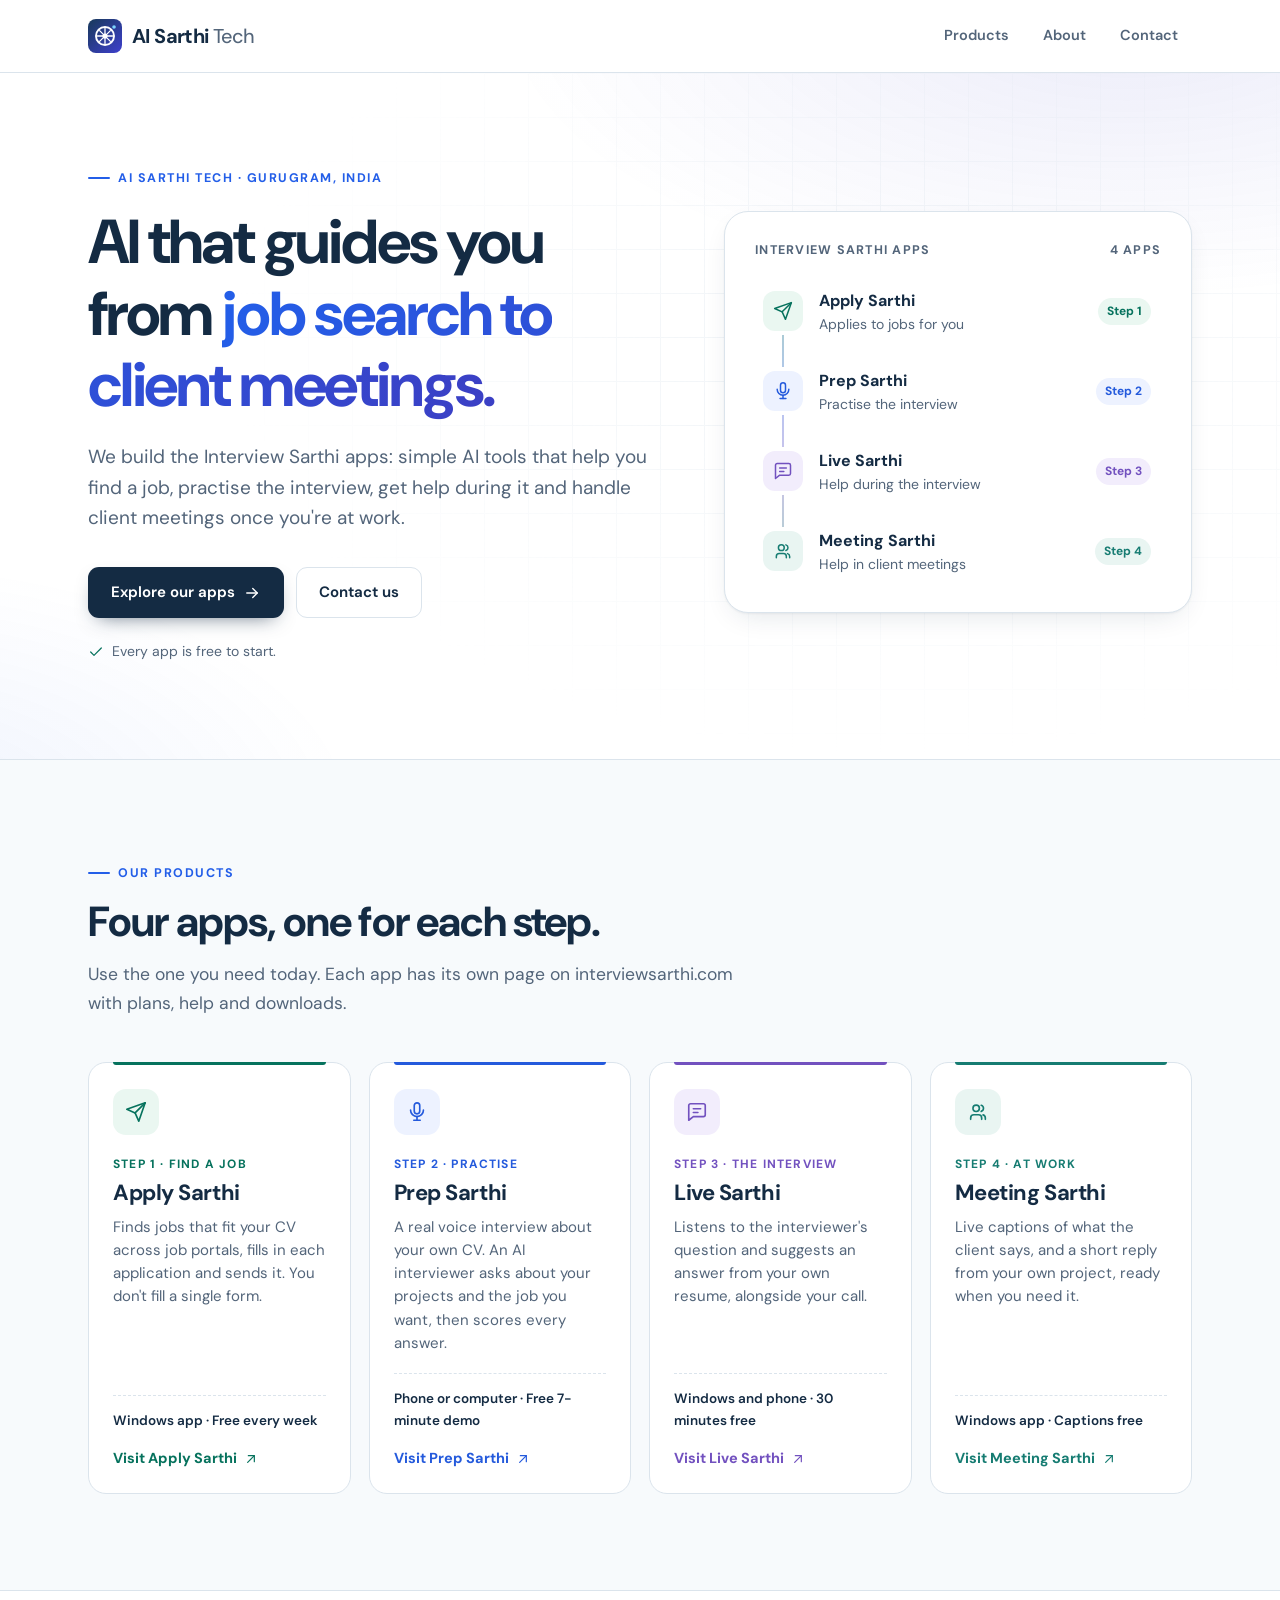
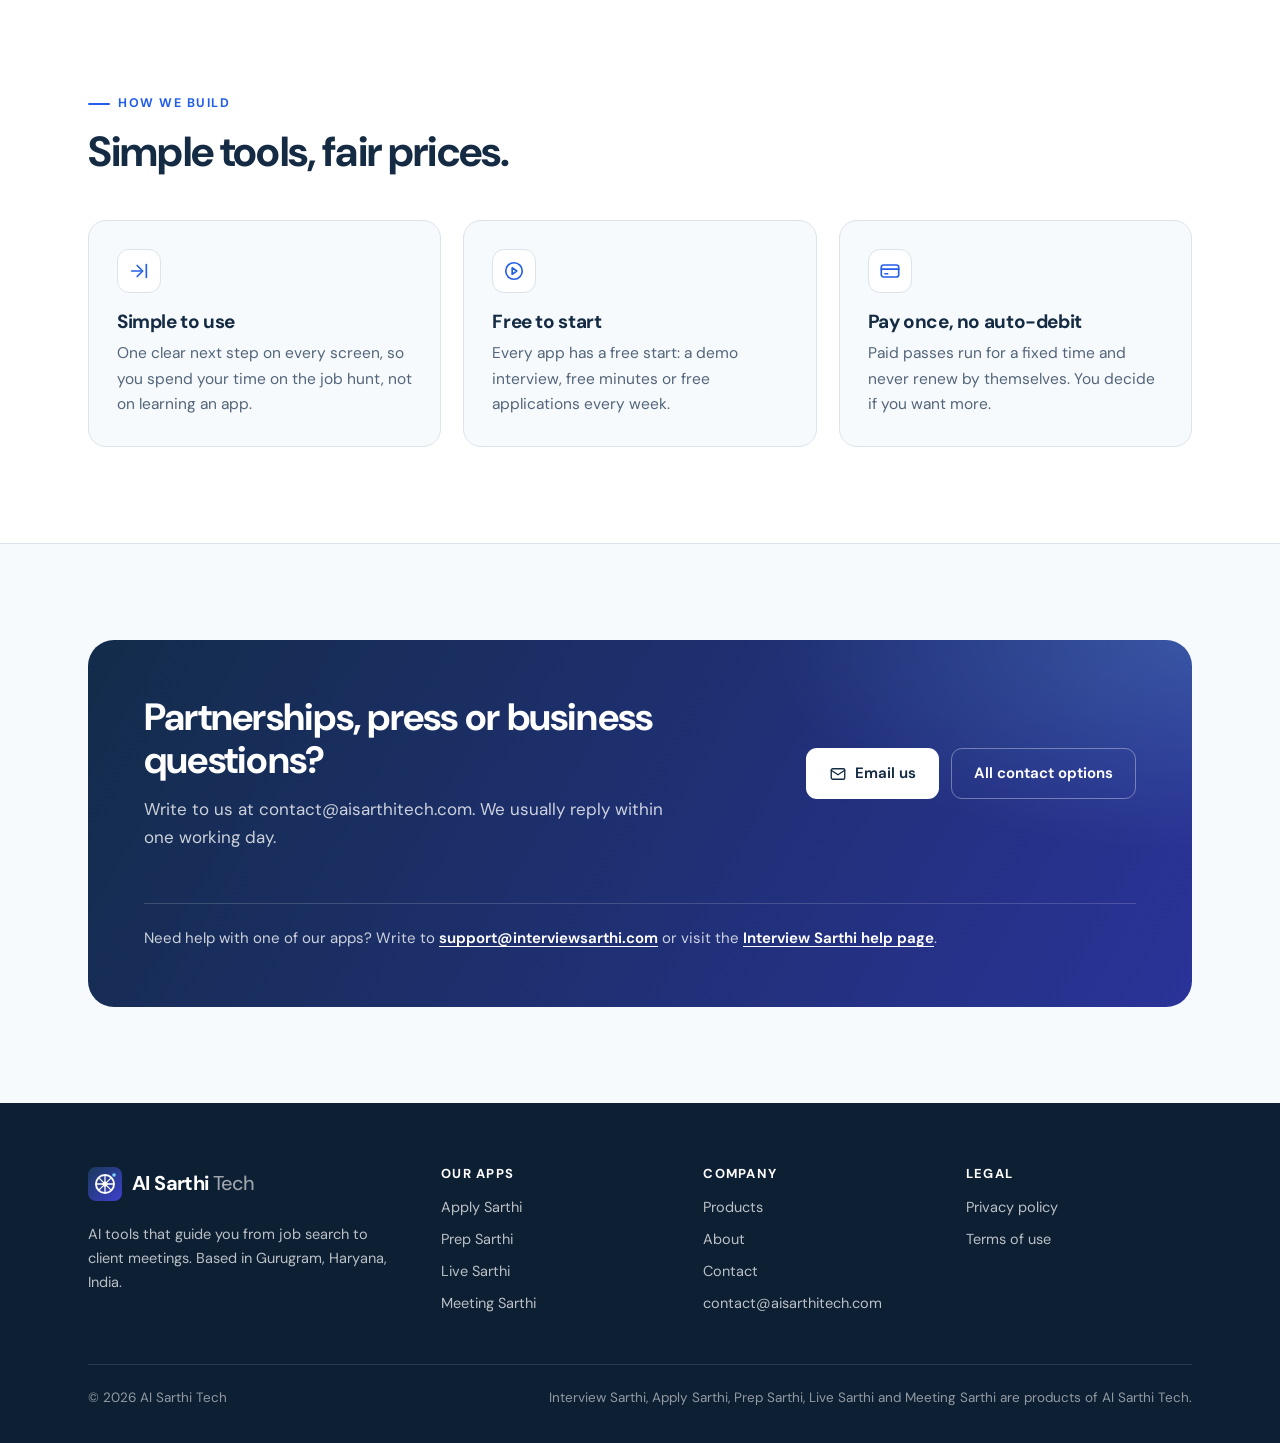
==== index.html @ 1b74d05b "AI Sarthi Tech website: home, products, about, contact, privacy and terms Co-Authored-By: Claude Opu" ====
<!doctype html>
<html lang="en-IN">
<head>
<meta charset="utf-8">
<meta name="viewport" content="width=device-width, initial-scale=1">
<title>AI Sarthi Tech · AI tools from job search to client meetings</title>
<meta name="description" content="AI Sarthi Tech builds the Interview Sarthi apps: simple AI tools to apply for jobs, practise interviews, get help during the interview and handle client meetings.">
<meta name="robots" content="index, follow">
<link rel="canonical" href="https://aisarthitech.com/">
<meta name="theme-color" content="#ffffff">
<link rel="icon" href="/assets/mark.svg" type="image/svg+xml">
<link rel="icon" href="/favicon.ico" sizes="32x32 48x48">
<link rel="apple-touch-icon" href="/assets/apple-touch-icon.png">
<link rel="preload" href="/assets/fonts/dm-sans-latin.woff2" as="font" type="font/woff2" crossorigin>
<link rel="stylesheet" href="/assets/site.css?v=20261127a">
<meta property="og:type" content="website">
<meta property="og:site_name" content="AI Sarthi Tech">
<meta property="og:title" content="AI Sarthi Tech · AI tools from job search to client meetings">
<meta property="og:description" content="AI Sarthi Tech builds the Interview Sarthi apps: simple AI tools to apply for jobs, practise interviews, get help during the interview and handle client meetings.">
<meta property="og:url" content="https://aisarthitech.com/">
<meta property="og:image" content="https://aisarthitech.com/assets/og-image.png">
<meta property="og:image:width" content="1200">
<meta property="og:image:height" content="630">
<meta name="twitter:card" content="summary_large_image">
<script type="application/ld+json">{"@context": "https://schema.org", "@type": "Organization", "name": "AI Sarthi Tech", "url": "https://aisarthitech.com/", "logo": "https://aisarthitech.com/assets/icon-512.png", "email": "contact@aisarthitech.com", "foundingDate": "2026", "address": {"@type": "PostalAddress", "addressLocality": "Gurugram", "addressRegion": "Haryana", "addressCountry": "IN"}, "brand": {"@type": "Brand", "name": "Interview Sarthi", "url": "https://interviewsarthi.com/"}}</script>
</head>
<body>
<a class="skip-link" href="#main">Skip to content</a>
<header class="site-header">
  <div class="wrap nav">
    <a class="logo" href="/" aria-label="AI Sarthi Tech, home"><img src="/assets/mark.svg" alt="" width="34" height="34"><span>AI Sarthi <em>Tech</em></span></a>
    <nav aria-label="Main">
      <ul>
        <li><a href="/products/">Products</a></li>
        <li><a href="/about/">About</a></li>
        <li><a href="/contact/">Contact</a></li>
      </ul>
    </nav>
  </div>
</header>
<main id="main">
<section class="hero" aria-labelledby="hero-title">
  <div class="wrap hero-grid">
    <div>
      <span class="eyebrow">AI Sarthi Tech · Gurugram, India</span>
      <h1 id="hero-title">AI that guides you from <em>job search to client meetings.</em></h1>
      <p class="lead">We build the Interview Sarthi apps: simple AI tools that help you find a job, practise the interview, get help during it and handle client meetings once you're at work.</p>
      <div class="actions">
        <a class="btn btn-primary" href="/products/">Explore our apps<svg class="icon" viewBox="0 0 24 24" aria-hidden="true"><path d="M5 12h14"/><path d="m13 6 6 6-6 6"/></svg></a>
        <a class="btn btn-ghost" href="/contact/">Contact us</a>
      </div>
      <p class="hero-note"><svg class="icon" viewBox="0 0 24 24" aria-hidden="true"><path d="M20 6 9 17l-5-5"/></svg>Every app is free to start.</p>
    </div>
    <div class="journey" aria-label="Our four apps, one for each step">
      <div class="journey-title"><span>Interview Sarthi apps</span><span>4 apps</span></div>
      <ol>
          <li style="--c:var(--apply);--s:var(--apply-soft)">
            <span class="j-icon"><svg class="icon" viewBox="0 0 24 24" aria-hidden="true"><path d="M22 2 11 13"/><path d="M22 2 15 22l-4-9-9-4 20-7z"/></svg></span>
            <span><b>Apply Sarthi</b><span class="j-text">Applies to jobs for you</span></span>
            <span class="j-step">Step 1</span>
            <a href="https://interviewsarthi.com/apply/" aria-label="Apply Sarthi: Applies to jobs for you"></a>
          </li>
          <li style="--c:var(--prep);--s:var(--prep-soft)">
            <span class="j-icon"><svg class="icon" viewBox="0 0 24 24" aria-hidden="true"><rect x="9" y="2" width="6" height="12" rx="3"/><path d="M5 10a7 7 0 0 0 14 0"/><path d="M12 17v4"/><path d="M8.5 21h7"/></svg></span>
            <span><b>Prep Sarthi</b><span class="j-text">Practise the interview</span></span>
            <span class="j-step">Step 2</span>
            <a href="https://interviewsarthi.com/prep/" aria-label="Prep Sarthi: Practise the interview"></a>
          </li>
          <li style="--c:var(--live);--s:var(--live-soft)">
            <span class="j-icon"><svg class="icon" viewBox="0 0 24 24" aria-hidden="true"><path d="M21 15a2 2 0 0 1-2 2H8l-5 4V5a2 2 0 0 1 2-2h14a2 2 0 0 1 2 2z"/><path d="M8 8.5h8M8 12.5h5"/></svg></span>
            <span><b>Live Sarthi</b><span class="j-text">Help during the interview</span></span>
            <span class="j-step">Step 3</span>
            <a href="https://interviewsarthi.com/live/" aria-label="Live Sarthi: Help during the interview"></a>
          </li>
          <li style="--c:var(--meeting);--s:var(--meeting-soft)">
            <span class="j-icon"><svg class="icon" viewBox="0 0 24 24" aria-hidden="true"><path d="M16 20v-1.5a3.5 3.5 0 0 0-3.5-3.5h-5A3.5 3.5 0 0 0 4 18.5V20"/><circle cx="10" cy="8" r="3.5"/><path d="M20 20v-1.5a3.5 3.5 0 0 0-2.5-3.35"/><path d="M15.5 4.65a3.5 3.5 0 0 1 0 6.7"/></svg></span>
            <span><b>Meeting Sarthi</b><span class="j-text">Help in client meetings</span></span>
            <span class="j-step">Step 4</span>
            <a href="https://interviewsarthi.com/meeting/" aria-label="Meeting Sarthi: Help in client meetings"></a>
          </li>
      </ol>
    </div>
  </div>
</section>

<section class="section" aria-labelledby="apps-title">
  <div class="wrap">
    <div class="section-head">
      <span class="eyebrow">Our products</span>
      <h2 id="apps-title">Four apps, one for each step.</h2>
      <p>Use the one you need today. Each app has its own page on interviewsarthi.com with plans, help and downloads.</p>
    </div>
    <div class="apps">
      <article class="app-card" style="--c:var(--apply);--s:var(--apply-soft)">
        <span class="chip"><svg class="icon" viewBox="0 0 24 24" aria-hidden="true"><path d="M22 2 11 13"/><path d="M22 2 15 22l-4-9-9-4 20-7z"/></svg></span>
        <span class="step">Step 1 · Find a job</span>
        <h3>Apply Sarthi</h3>
        <p>Finds jobs that fit your CV across job portals, fills in each application and sends it. You don't fill a single form.</p>
        <span class="meta">Windows app · Free every week</span>
        <a class="go" href="https://interviewsarthi.com/apply/">Visit Apply Sarthi<svg class="icon" viewBox="0 0 24 24" aria-hidden="true"><path d="M7 17 17 7"/><path d="M8 7h9v9"/></svg></a>
      </article>
      <article class="app-card" style="--c:var(--prep);--s:var(--prep-soft)">
        <span class="chip"><svg class="icon" viewBox="0 0 24 24" aria-hidden="true"><rect x="9" y="2" width="6" height="12" rx="3"/><path d="M5 10a7 7 0 0 0 14 0"/><path d="M12 17v4"/><path d="M8.5 21h7"/></svg></span>
        <span class="step">Step 2 · Practise</span>
        <h3>Prep Sarthi</h3>
        <p>A real voice interview about your own CV. An AI interviewer asks about your projects and the job you want, then scores every answer.</p>
        <span class="meta">Phone or computer · Free 7-minute demo</span>
        <a class="go" href="https://interviewsarthi.com/prep/">Visit Prep Sarthi<svg class="icon" viewBox="0 0 24 24" aria-hidden="true"><path d="M7 17 17 7"/><path d="M8 7h9v9"/></svg></a>
      </article>
      <article class="app-card" style="--c:var(--live);--s:var(--live-soft)">
        <span class="chip"><svg class="icon" viewBox="0 0 24 24" aria-hidden="true"><path d="M21 15a2 2 0 0 1-2 2H8l-5 4V5a2 2 0 0 1 2-2h14a2 2 0 0 1 2 2z"/><path d="M8 8.5h8M8 12.5h5"/></svg></span>
        <span class="step">Step 3 · The interview</span>
        <h3>Live Sarthi</h3>
        <p>Listens to the interviewer's question and suggests an answer from your own resume, alongside your call.</p>
        <span class="meta">Windows and phone · 30 minutes free</span>
        <a class="go" href="https://interviewsarthi.com/live/">Visit Live Sarthi<svg class="icon" viewBox="0 0 24 24" aria-hidden="true"><path d="M7 17 17 7"/><path d="M8 7h9v9"/></svg></a>
      </article>
      <article class="app-card" style="--c:var(--meeting);--s:var(--meeting-soft)">
        <span class="chip"><svg class="icon" viewBox="0 0 24 24" aria-hidden="true"><path d="M16 20v-1.5a3.5 3.5 0 0 0-3.5-3.5h-5A3.5 3.5 0 0 0 4 18.5V20"/><circle cx="10" cy="8" r="3.5"/><path d="M20 20v-1.5a3.5 3.5 0 0 0-2.5-3.35"/><path d="M15.5 4.65a3.5 3.5 0 0 1 0 6.7"/></svg></span>
        <span class="step">Step 4 · At work</span>
        <h3>Meeting Sarthi</h3>
        <p>Live captions of what the client says, and a short reply from your own project, ready when you need it.</p>
        <span class="meta">Windows app · Captions free</span>
        <a class="go" href="https://interviewsarthi.com/meeting/">Visit Meeting Sarthi<svg class="icon" viewBox="0 0 24 24" aria-hidden="true"><path d="M7 17 17 7"/><path d="M8 7h9v9"/></svg></a>
      </article>
    </div>
  </div>
</section>

<section class="section band" aria-labelledby="how-title">
  <div class="wrap">
    <div class="section-head">
      <span class="eyebrow">How we build</span>
      <h2 id="how-title">Simple tools, fair prices.</h2>
    </div>
    <div class="principles">
      <div class="principle"><span class="chip"><svg class="icon" viewBox="0 0 24 24" aria-hidden="true"><path d="M4 12h10"/><path d="m10 6 6 6-6 6"/><path d="M20 5v14"/></svg></span><h3>Simple to use</h3><p>One clear next step on every screen, so you spend your time on the job hunt, not on learning an app.</p></div>
      <div class="principle"><span class="chip"><svg class="icon" viewBox="0 0 24 24" aria-hidden="true"><circle cx="12" cy="12" r="9"/><path d="m10 8.5 5 3.5-5 3.5z"/></svg></span><h3>Free to start</h3><p>Every app has a free start: a demo interview, free minutes or free applications every week.</p></div>
      <div class="principle"><span class="chip"><svg class="icon" viewBox="0 0 24 24" aria-hidden="true"><rect x="2.5" y="5.5" width="19" height="13" rx="2.5"/><path d="M2.5 10h19"/><path d="M6.5 15h3"/></svg></span><h3>Pay once, no auto-debit</h3><p>Paid passes run for a fixed time and never renew by themselves. You decide if you want more.</p></div>
    </div>
  </div>
</section>

<section class="section" aria-labelledby="cta-title">
  <div class="wrap">
    <div class="cta">
      <div>
        <h2 id="cta-title">Partnerships, press or business questions?</h2>
        <p>Write to us at contact@aisarthitech.com. We usually reply within one working day.</p>
      </div>
      <div class="actions">
        <a class="btn btn-light" href="mailto:contact@aisarthitech.com"><svg class="icon" viewBox="0 0 24 24" aria-hidden="true"><rect x="3" y="5" width="18" height="14" rx="2"/><path d="m3 7 9 6 9-6"/></svg>Email us</a>
        <a class="btn btn-outline-light" href="/contact/">All contact options</a>
      </div>
      <p class="help">Need help with one of our apps? Write to <a href="mailto:support@interviewsarthi.com">support@interviewsarthi.com</a> or visit the <a href="https://interviewsarthi.com/help.html">Interview Sarthi help page</a>.</p>
    </div>
  </div>
</section>
</main>
<footer class="site-footer flush">
  <div class="wrap">
    <div class="foot-grid">
      <div class="foot-about">
        <a class="logo" href="/"><img src="/assets/mark.svg" alt="" width="34" height="34"><span>AI Sarthi <em>Tech</em></span></a>
        <p>AI tools that guide you from job search to client meetings. Based in Gurugram, Haryana, India.</p>
      </div>
      <div>
        <h2>Our apps</h2>
        <ul>
          <li><a href="https://interviewsarthi.com/apply/">Apply Sarthi</a></li>
          <li><a href="https://interviewsarthi.com/prep/">Prep Sarthi</a></li>
          <li><a href="https://interviewsarthi.com/live/">Live Sarthi</a></li>
          <li><a href="https://interviewsarthi.com/meeting/">Meeting Sarthi</a></li>
        </ul>
      </div>
      <div>
        <h2>Company</h2>
        <ul>
          <li><a href="/products/">Products</a></li>
          <li><a href="/about/">About</a></li>
          <li><a href="/contact/">Contact</a></li>
          <li><a href="mailto:contact@aisarthitech.com">contact@aisarthitech.com</a></li>
        </ul>
      </div>
      <div>
        <h2>Legal</h2>
        <ul>
          <li><a href="/privacy/">Privacy policy</a></li>
          <li><a href="/terms/">Terms of use</a></li>
        </ul>
      </div>
    </div>
    <div class="foot-bottom">
      <span>© 2026 AI Sarthi Tech</span>
      <span>Interview Sarthi, Apply Sarthi, Prep Sarthi, Live Sarthi and Meeting Sarthi are products of AI Sarthi Tech.</span>
    </div>
  </div>
</footer>
</body>
</html>
---- assets/site.css ----
@font-face{font-family:'DM Sans';font-style:normal;font-weight:400 700;font-display:swap;src:url(/assets/fonts/dm-sans-latin.woff2) format('woff2');unicode-range:U+0000-00FF,U+0131,U+0152-0153,U+02BB-02BC,U+02C6,U+02DA,U+02DC,U+0304,U+0308,U+0329,U+2000-206F,U+20AC,U+2122,U+2191,U+2193,U+2212,U+2215,U+FEFF,U+FFFD}

:root{
  --ink:#142b43;--ink-deep:#0d1f33;--muted:#53657a;--line:#dbe4ec;--paper:#f7fafc;--white:#fff;
  --blue:#235ee8;--indigo:#3b3fc4;
  --apply:#06725d;--apply-soft:#eaf7f1;
  --prep:#245adc;--prep-soft:#edf2ff;
  --live:#7251bf;--live-soft:#f2edfc;
  --meeting:#167c72;--meeting-soft:#e9f5f2;
  --radius:18px;
  --font:'DM Sans',system-ui,-apple-system,BlinkMacSystemFont,'Segoe UI',Roboto,sans-serif;
  --shadow:0 1px 2px rgba(20,43,67,.05),0 10px 30px -12px rgba(20,43,67,.16);
}
*{box-sizing:border-box}
html{scroll-behavior:smooth;-webkit-text-size-adjust:100%}
body{margin:0;background:var(--paper);color:var(--ink);font:16px/1.65 var(--font);-webkit-font-smoothing:antialiased}
h1,h2,h3,p,ul,ol,dl,dd,figure{margin:0}
ul,ol{padding:0;list-style:none}
h1,h2,h3{line-height:1.15;letter-spacing:-.02em;font-weight:700}
a{color:inherit;text-underline-offset:3px}
a:focus-visible,button:focus-visible{outline:3px solid #2683df;outline-offset:3px;border-radius:6px}
img,svg{display:block;max-width:100%}
.wrap{max-width:1160px;margin:0 auto;padding:0 28px}
.skip-link{position:fixed;left:14px;top:-80px;z-index:50;padding:10px 18px;background:var(--ink);color:#fff;border-radius:8px}
.skip-link:focus{top:12px}
svg.icon{width:22px;height:22px;fill:none;stroke:currentColor;stroke-width:1.8;stroke-linecap:round;stroke-linejoin:round}

/* header */
.site-header{background:rgba(255,255,255,.92);border-bottom:1px solid var(--line);position:sticky;top:0;z-index:20;backdrop-filter:saturate(1.4) blur(8px)}
.nav{display:flex;align-items:center;gap:24px;height:72px}
.logo{display:inline-flex;align-items:center;gap:10px;font-size:20px;font-weight:700;letter-spacing:-.03em;text-decoration:none;white-space:nowrap}
.logo img{width:34px;height:34px}
.logo em{font-style:normal;font-weight:450;color:var(--muted)}
.nav nav{margin-left:auto}
.nav ul{display:flex;gap:6px;font-size:14.5px;font-weight:600}
.nav ul a{display:block;padding:8px 14px;border-radius:9px;text-decoration:none;color:var(--muted)}
.nav ul a:hover{color:var(--ink);background:var(--paper)}
.nav ul a[aria-current="page"]{color:var(--ink);background:#eef3f8}

/* buttons */
.btn{display:inline-flex;align-items:center;justify-content:center;gap:8px;min-height:48px;padding:12px 22px;border-radius:11px;font-weight:650;font-size:15px;text-decoration:none;border:1px solid transparent;transition:transform .15s ease,box-shadow .15s ease,background .15s ease}
.btn:hover{transform:translateY(-1px)}
.btn-primary{background:var(--ink);color:#fff;box-shadow:0 8px 20px -10px rgba(20,43,67,.7)}
.btn-primary:hover{background:var(--ink-deep)}
.btn-ghost{background:#fff;border-color:var(--line);color:var(--ink)}
.btn-ghost:hover{border-color:#b9c7d5}
.btn-light{background:#fff;color:var(--ink)}
.btn-outline-light{border-color:rgba(255,255,255,.35);color:#fff}
.btn-outline-light:hover{border-color:#fff}
.btn svg.icon{width:18px;height:18px}

/* type helpers */
.eyebrow{display:inline-flex;align-items:center;gap:8px;font-size:12.5px;font-weight:700;letter-spacing:.12em;text-transform:uppercase;color:var(--blue)}
.eyebrow::before{content:"";width:22px;height:2px;border-radius:2px;background:currentColor}
.lead{font-size:19px;line-height:1.6;color:var(--muted);max-width:620px}
.section{padding:96px 0}
.section-head{max-width:680px;margin-bottom:44px}
.section-head h2{font-size:clamp(30px,3.6vw,42px);margin-top:14px}
.section-head p{margin-top:14px;color:var(--muted);font-size:17.5px}
.small{font-size:13.5px;color:var(--muted)}

/* hero */
.hero{position:relative;overflow:hidden;border-bottom:1px solid var(--line);background:
  radial-gradient(900px 420px at 88% -10%,rgba(59,63,196,.10),transparent 70%),
  radial-gradient(700px 380px at -10% 110%,rgba(35,94,232,.08),transparent 70%),#fff}
.hero::before{content:"";position:absolute;inset:0;background-image:linear-gradient(var(--line) 1px,transparent 1px),linear-gradient(90deg,var(--line) 1px,transparent 1px);background-size:44px 44px;opacity:.35;-webkit-mask-image:radial-gradient(ellipse 70% 80% at 70% 40%,#000 20%,transparent 75%);mask-image:radial-gradient(ellipse 70% 80% at 70% 40%,#000 20%,transparent 75%);pointer-events:none}
.hero-grid{position:relative;display:grid;grid-template-columns:1.1fr .9fr;gap:64px;align-items:center;padding-top:88px;padding-bottom:96px}
.hero h1{font-size:clamp(38px,5.2vw,62px);letter-spacing:-.035em;margin:18px 0 22px}
.hero h1 em{font-style:normal;background:linear-gradient(100deg,var(--blue),var(--indigo));-webkit-background-clip:text;background-clip:text;color:transparent}
.hero .actions{display:flex;flex-wrap:wrap;gap:12px;margin-top:34px}
.hero-note{margin-top:22px;font-size:14px;color:var(--muted);display:flex;align-items:center;gap:8px}
.hero-note svg.icon{width:16px;height:16px;color:var(--apply)}

/* journey card */
.journey{position:relative;background:#fff;border:1px solid var(--line);border-radius:24px;padding:26px;box-shadow:var(--shadow)}
.journey-title{display:flex;justify-content:space-between;align-items:center;font-size:12.5px;font-weight:700;letter-spacing:.1em;text-transform:uppercase;color:var(--muted);padding:2px 4px 16px}
.journey ol{position:relative;display:grid;gap:10px}
.journey ol::before{content:"";position:absolute;left:31px;top:30px;bottom:30px;width:2px;background:linear-gradient(var(--apply),var(--prep),var(--live),var(--meeting));opacity:.35;border-radius:2px}
.journey li{position:relative;display:grid;grid-template-columns:40px 1fr auto;align-items:center;gap:16px;padding:12px 14px 12px 12px;border-radius:14px;transition:background .15s ease}
.journey li:hover{background:var(--s)}
.journey li a{position:absolute;inset:0;border-radius:14px}
.j-icon{width:40px;height:40px;border-radius:12px;display:grid;place-items:center;background:var(--s);color:var(--c);box-shadow:0 0 0 4px #fff}
.j-icon svg.icon{width:20px;height:20px}
.journey b{display:block;font-size:16px}
.journey li span.j-text{display:block;font-size:14px;color:var(--muted);line-height:1.4}
.j-step{font-size:12px;font-weight:700;color:var(--c);background:var(--s);padding:4px 9px;border-radius:999px;white-space:nowrap}

/* app cards */
.apps{display:grid;grid-template-columns:repeat(4,1fr);gap:18px}
.app-card{position:relative;display:flex;flex-direction:column;background:#fff;border:1px solid var(--line);border-radius:var(--radius);padding:26px 24px 22px;transition:transform .18s ease,box-shadow .18s ease,border-color .18s ease}
.app-card::before{content:"";position:absolute;left:24px;right:24px;top:-1px;height:3px;border-radius:0 0 3px 3px;background:var(--c)}
.app-card:hover{transform:translateY(-3px);box-shadow:var(--shadow);border-color:#c9d6e2}
.app-card .chip{width:46px;height:46px;border-radius:13px;display:grid;place-items:center;background:var(--s);color:var(--c)}
.app-card .step{margin-top:20px;font-size:12px;font-weight:700;letter-spacing:.1em;text-transform:uppercase;color:var(--c)}
.app-card h3{font-size:22px;margin-top:6px}
.app-card p{margin-top:10px;color:var(--muted);font-size:15px;line-height:1.55;flex:1}
.app-card .meta{margin-top:18px;padding-top:14px;border-top:1px dashed var(--line);font-size:13.5px;color:var(--ink);font-weight:600}
.app-card .go{margin-top:14px;display:inline-flex;align-items:center;gap:6px;font-weight:700;font-size:14.5px;color:var(--c);text-decoration:none}
.app-card .go::after{content:"";position:absolute;inset:0;border-radius:var(--radius)}
.app-card .go svg.icon{width:16px;height:16px;transition:transform .15s ease}
.app-card:hover .go svg.icon{transform:translate(2px,-2px)}

/* principles */
.band{background:#fff;border-top:1px solid var(--line);border-bottom:1px solid var(--line)}
.principles{display:grid;grid-template-columns:repeat(3,1fr);gap:22px}
.principle{padding:28px;border-radius:var(--radius);background:var(--paper);border:1px solid var(--line)}
.principle .chip{width:44px;height:44px;border-radius:12px;display:grid;place-items:center;background:#fff;border:1px solid var(--line);color:var(--blue)}
.principle h3{font-size:19px;margin-top:18px}
.principle p{margin-top:8px;color:var(--muted);font-size:15.5px}

/* call to action */
.cta{position:relative;overflow:hidden;border-radius:26px;padding:56px;color:#fff;background:
  radial-gradient(600px 300px at 100% 0,rgba(125,211,252,.22),transparent 70%),
  linear-gradient(120deg,#132c4a,#2a3398);display:grid;grid-template-columns:1.3fr 1fr;gap:40px;align-items:center}
.cta h2{font-size:clamp(28px,3.2vw,38px)}
.cta p{margin-top:12px;color:rgba(255,255,255,.78);font-size:17px}
.cta .actions{display:flex;flex-wrap:wrap;gap:12px;justify-content:flex-end}
.cta .help{grid-column:1/-1;padding-top:22px;border-top:1px solid rgba(255,255,255,.16);font-size:15px;color:rgba(255,255,255,.78)}
.cta .help a{color:#fff;font-weight:650}

/* page hero (inner pages) */
.page-hero{background:#fff;border-bottom:1px solid var(--line);padding:76px 0 64px;position:relative;overflow:hidden}
.page-hero::after{content:"";position:absolute;right:-120px;top:-160px;width:520px;height:520px;border-radius:50%;background:radial-gradient(circle,rgba(59,63,196,.10),transparent 65%);pointer-events:none}
.page-hero h1{font-size:clamp(34px,4.6vw,52px);letter-spacing:-.03em;margin:16px 0 18px;max-width:820px}

/* about */
.split{display:grid;grid-template-columns:1.25fr .75fr;gap:56px;align-items:start}
.prose h2{font-size:28px;margin:44px 0 14px}
.prose h2:first-child{margin-top:0}
.prose p{color:#2c4157;font-size:17px;margin-top:14px}
.prose p:first-of-type{margin-top:0}
.facts{background:#fff;border:1px solid var(--line);border-radius:var(--radius);padding:8px 24px;box-shadow:var(--shadow);position:sticky;top:96px}
.facts h2{font-size:13px;font-weight:700;letter-spacing:.1em;text-transform:uppercase;color:var(--muted);padding:18px 0 6px}
.facts div{display:grid;gap:2px;padding:14px 0;border-top:1px solid var(--line)}
.facts dt{font-size:13px;color:var(--muted)}
.facts dd{font-weight:650;font-size:15.5px;overflow-wrap:anywhere}
.facts dd a{color:var(--blue)}
.values{display:grid;grid-template-columns:repeat(2,1fr);gap:18px;margin-top:8px}
.value{padding:24px;border:1px solid var(--line);border-radius:16px;background:#fff}
.value b{display:flex;align-items:center;gap:10px;font-size:17px}
.value b svg.icon{color:var(--blue);width:20px;height:20px}
.value p{margin-top:8px;color:var(--muted);font-size:15.5px}

/* products */
.product{display:grid;grid-template-columns:1.2fr .8fr;gap:48px;align-items:start;padding:64px 0;border-top:1px solid var(--line)}
.product:first-of-type{border-top:0;padding-top:24px}
.product .tag{display:inline-flex;align-items:center;gap:10px;font-size:12.5px;font-weight:700;letter-spacing:.1em;text-transform:uppercase;color:var(--c)}
.product .tag .chip{width:40px;height:40px;border-radius:12px;display:grid;place-items:center;background:var(--s)}
.product h2{font-size:clamp(28px,3.4vw,38px);margin-top:16px}
.product .usp{margin-top:10px;font-size:20px;font-weight:600;color:var(--c)}
.product p.desc{margin-top:14px;color:#2c4157;font-size:17px;max-width:600px}
.ticks{margin-top:20px;display:grid;gap:10px}
.ticks li{display:flex;gap:12px;align-items:flex-start;font-size:16px}
.ticks li svg.icon{flex:none;width:20px;height:20px;margin-top:3px;color:var(--c)}
.product .actions{display:flex;flex-wrap:wrap;gap:12px;margin-top:28px}
.product .btn-primary{background:var(--c);box-shadow:none}
.product .btn-primary:hover{filter:brightness(.92)}
.product aside{background:#fff;border:1px solid var(--line);border-radius:var(--radius);padding:6px 24px;position:relative}
.product aside::before{content:"";position:absolute;left:0;top:22px;bottom:22px;width:3px;border-radius:0 3px 3px 0;background:var(--c)}
.product aside div{padding:16px 0;border-top:1px solid var(--line)}
.product aside div:first-child{border-top:0}
.product aside dt{font-size:13px;color:var(--muted)}
.product aside dd{margin-top:2px;font-weight:650}
.product .fine{margin-top:16px;font-size:13.5px;color:var(--muted);max-width:600px}
.price-note{margin-top:8px;padding:22px 24px;border-radius:16px;background:#fff;border:1px solid var(--line);display:flex;flex-wrap:wrap;gap:12px 24px;align-items:center;justify-content:space-between}
.price-note p{color:var(--muted)}
.price-note a{font-weight:700;color:var(--blue)}

/* contact */
.contact-grid{display:grid;grid-template-columns:repeat(3,1fr);gap:18px}
.contact-card{background:#fff;border:1px solid var(--line);border-radius:var(--radius);padding:28px;display:flex;flex-direction:column}
.contact-card .chip{width:46px;height:46px;border-radius:13px;display:grid;place-items:center;background:#eef3fd;color:var(--blue)}
.contact-card h2{font-size:20px;margin-top:18px}
.contact-card p{margin-top:8px;color:var(--muted);font-size:15.5px;flex:1}
.contact-card .addr{margin-top:18px;font-weight:700;font-size:16.5px;color:var(--blue);text-decoration:none;overflow-wrap:anywhere}
.contact-card .addr:hover{text-decoration:underline}
.contact-card .plain{margin-top:18px;font-weight:700;font-size:16.5px}
.socials{display:flex;flex-wrap:wrap;gap:10px;margin-top:14px}
.socials a{padding:8px 14px;border:1px solid var(--line);border-radius:999px;background:#fff;font-size:14px;font-weight:600;text-decoration:none}
.socials a:hover{border-color:#b9c7d5}

/* legal */
.legal{max-width:780px}
.legal .updated{color:var(--muted);font-size:15px}
.legal h2{font-size:22px;margin:40px 0 10px}
.legal p,.legal li{color:#2c4157;font-size:16.5px}
.legal p+p{margin-top:12px}
.legal ul{margin-top:10px;display:grid;gap:8px}
.legal ul li{position:relative;padding-left:22px}
.legal ul li::before{content:"";position:absolute;left:4px;top:.72em;width:7px;height:7px;border-radius:50%;background:var(--blue);opacity:.7}
.legal a{color:var(--blue)}

/* footer */
.site-footer{background:var(--ink-deep);color:rgba(255,255,255,.72);margin-top:96px;padding:64px 0 34px;font-size:14.5px}
.site-footer.flush{margin-top:0}
.foot-grid{display:grid;grid-template-columns:1.4fr 1fr 1fr 1fr;gap:36px}
.site-footer .logo{color:#fff}
.site-footer .logo em{color:rgba(255,255,255,.6)}
.site-footer h2{font-size:13px;letter-spacing:.1em;text-transform:uppercase;color:#fff;margin-bottom:14px}
.site-footer ul{display:grid;gap:8px}
.site-footer a{text-decoration:none}
.site-footer a:hover{color:#fff;text-decoration:underline}
.foot-about p{margin-top:14px;max-width:320px}
.foot-bottom{margin-top:48px;padding-top:22px;border-top:1px solid rgba(255,255,255,.12);display:flex;flex-wrap:wrap;gap:10px 24px;justify-content:space-between;font-size:13.5px;color:rgba(255,255,255,.55)}

/* 404 */
.notfound{min-height:60vh;display:grid;place-items:center;text-align:center;padding:80px 0}
.notfound h1{font-size:44px;margin:12px 0}
.notfound p{color:var(--muted);font-size:17px}
.notfound .actions{display:flex;gap:12px;justify-content:center;margin-top:26px;flex-wrap:wrap}

/* responsive */
@media (max-width:1020px){
  .apps{grid-template-columns:repeat(2,1fr)}
  .hero-grid{grid-template-columns:1fr;gap:48px;padding-top:64px;padding-bottom:72px}
  .journey{max-width:560px}
  .cta{grid-template-columns:1fr;padding:44px}
  .cta .actions{justify-content:flex-start}
  .foot-grid{grid-template-columns:1fr 1fr}
  .foot-about{grid-column:1/-1}
}
@media (max-width:860px){
  .split,.product{grid-template-columns:1fr;gap:32px}
  .facts{position:static}
  .principles,.contact-grid{grid-template-columns:1fr}
  .section{padding:72px 0}
}
@media (max-width:640px){
  body{font-size:15.5px}
  .wrap{padding:0 20px}
  .nav{height:auto;flex-wrap:wrap;gap:6px;padding-top:12px;padding-bottom:12px}
  .nav nav{margin-left:0;width:100%}
  .nav ul{justify-content:space-between;gap:2px}
  .nav ul a{padding:7px 10px;font-size:14px}
  .site-header{position:static}
  .apps,.values{grid-template-columns:1fr}
  .lead{font-size:17.5px}
  .hero .actions .btn,.cta .actions .btn{flex:1 1 auto}
  .journey{padding:18px}
  .journey li{grid-template-columns:40px 1fr;padding:10px 8px}
  .j-step{display:none}
  .journey ol::before{left:27px}
  .cta{padding:32px 24px;border-radius:20px}
  .page-hero{padding:56px 0 44px}
  .foot-grid{grid-template-columns:1fr}
}
@media (prefers-reduced-motion:reduce){*{transition:none!important;scroll-behavior:auto!important}}
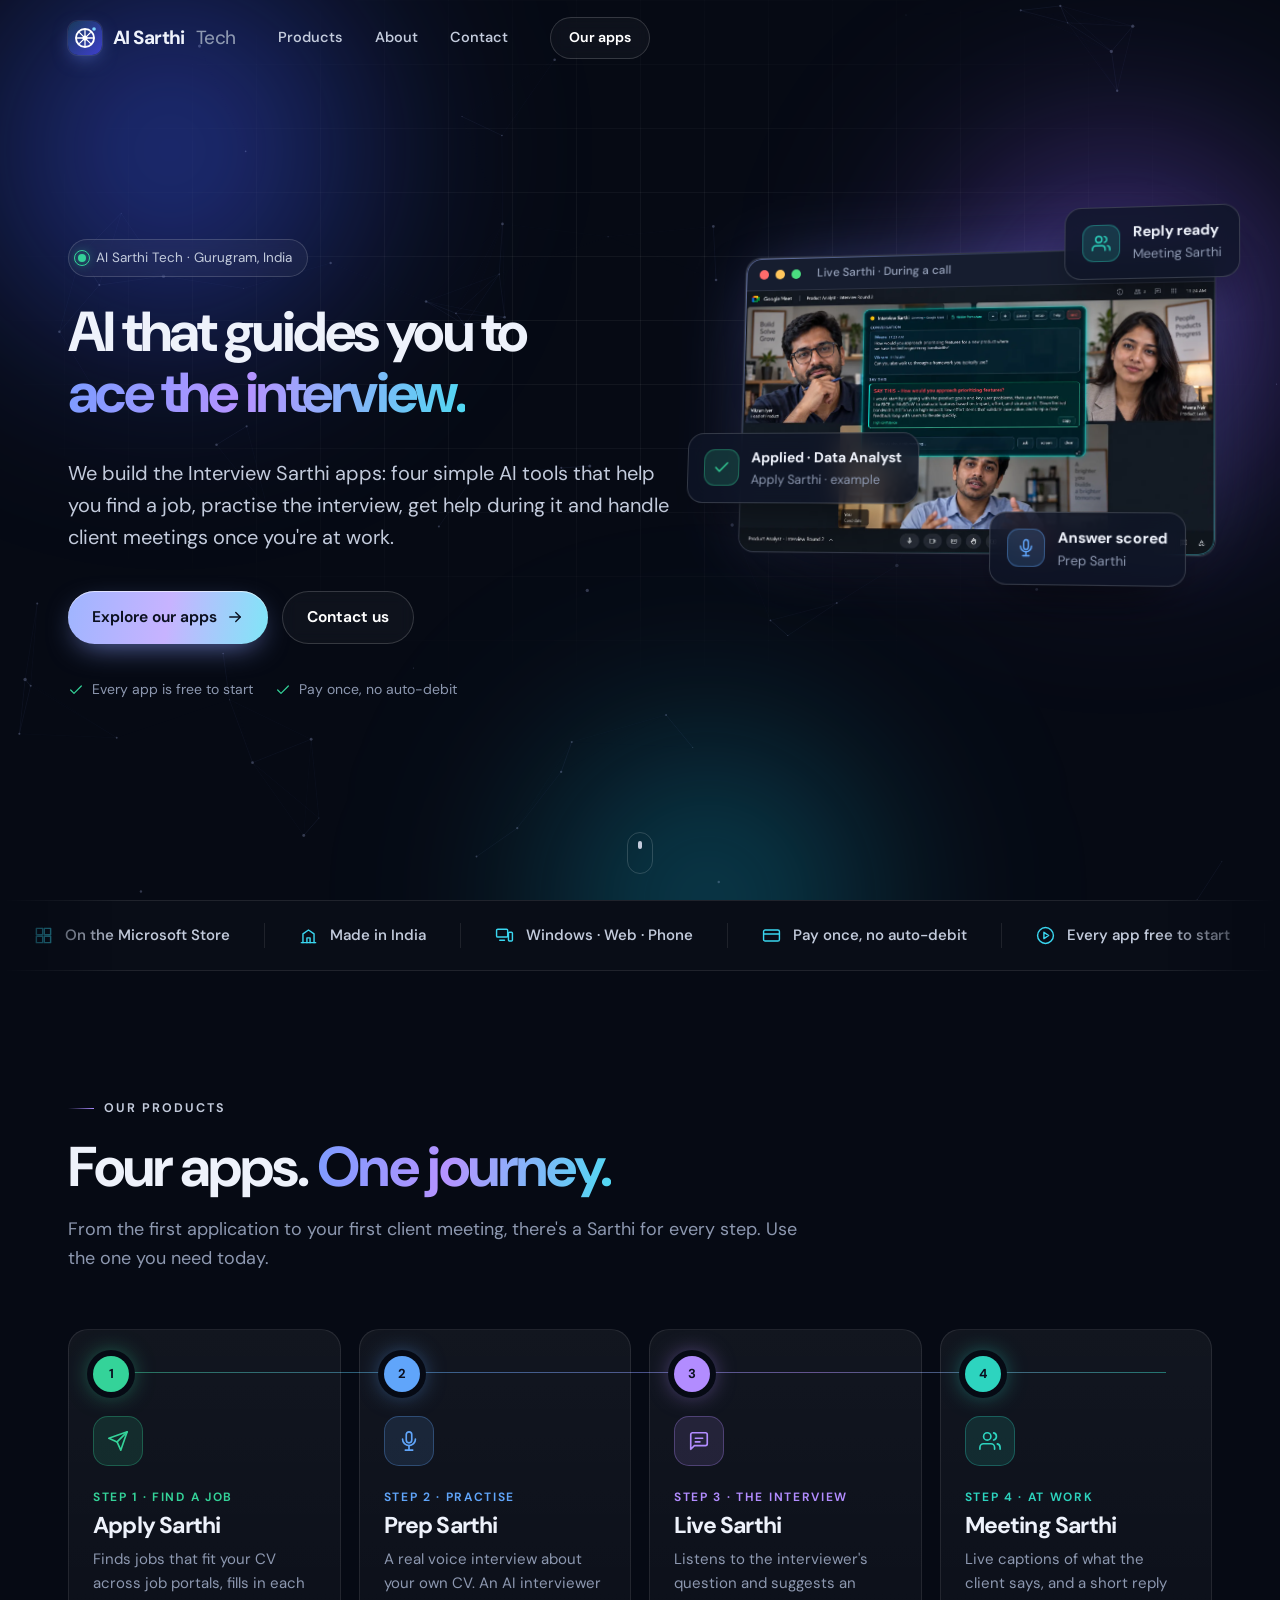
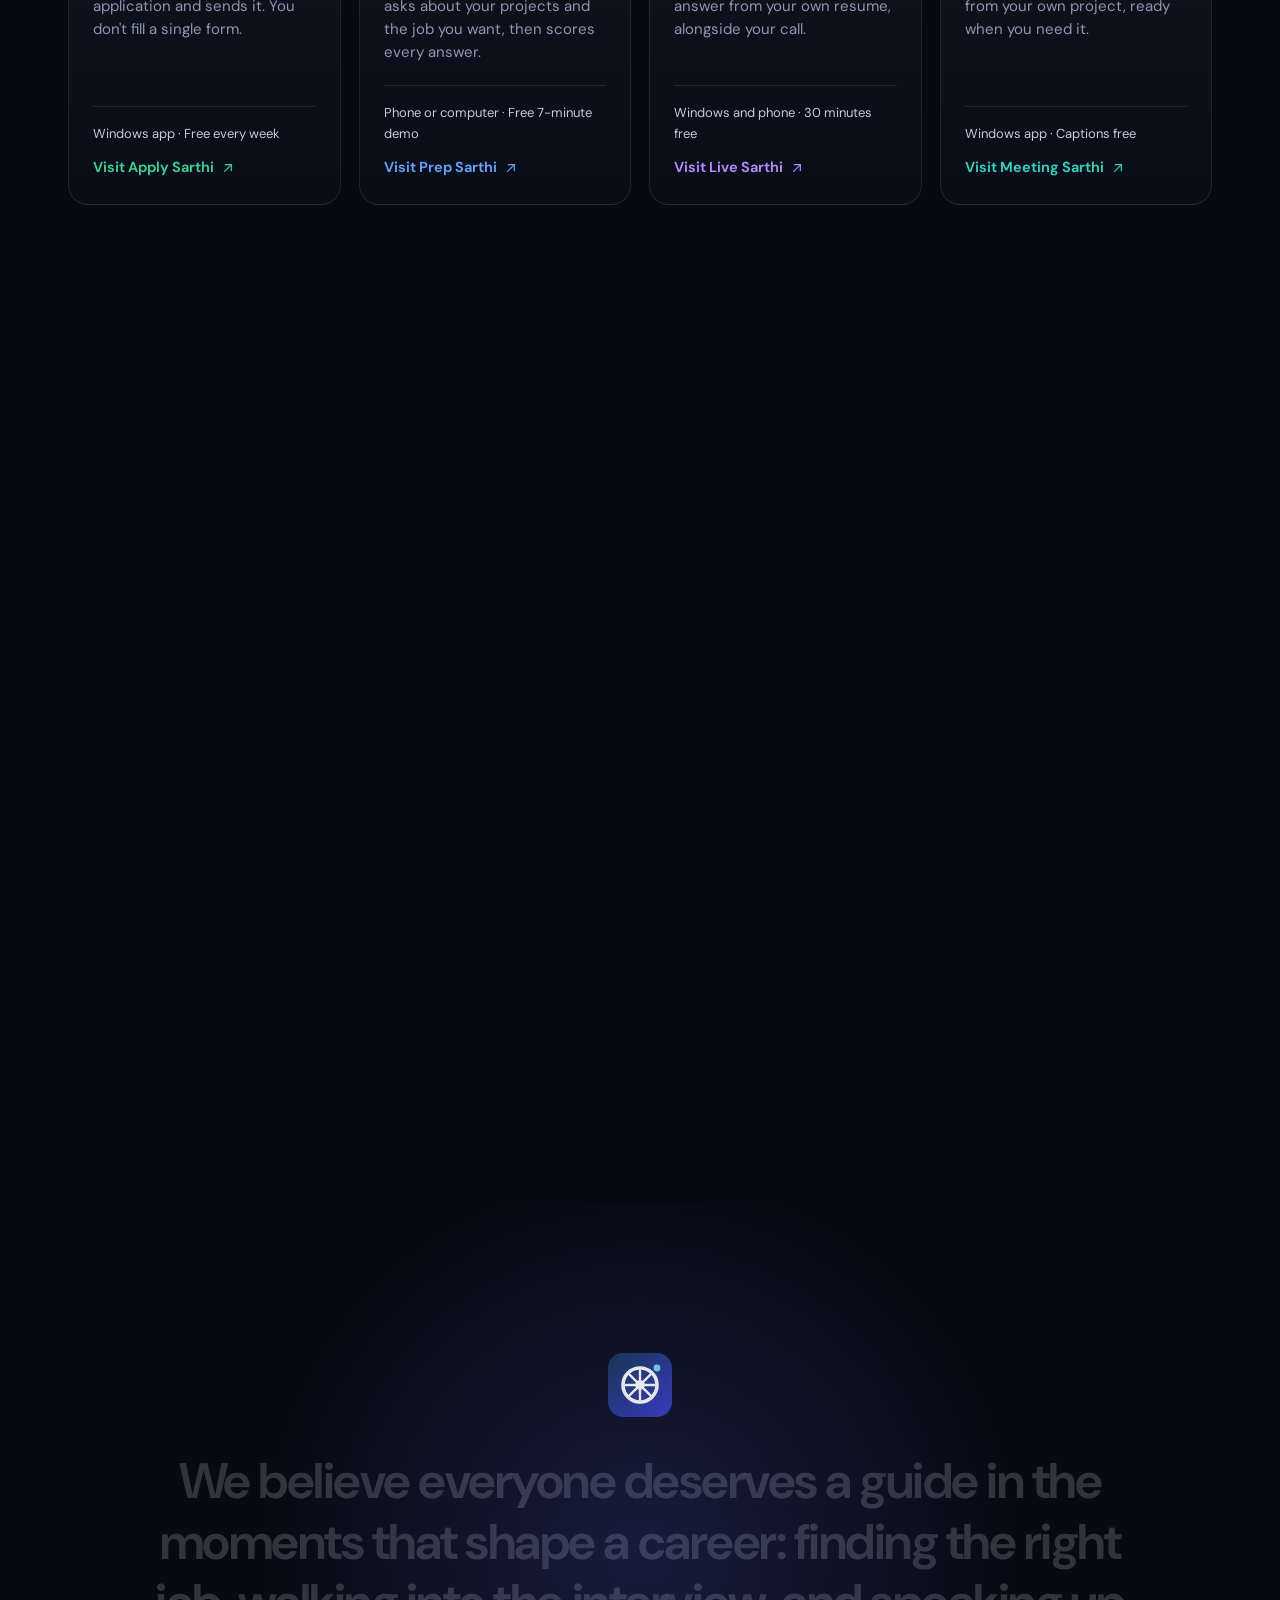
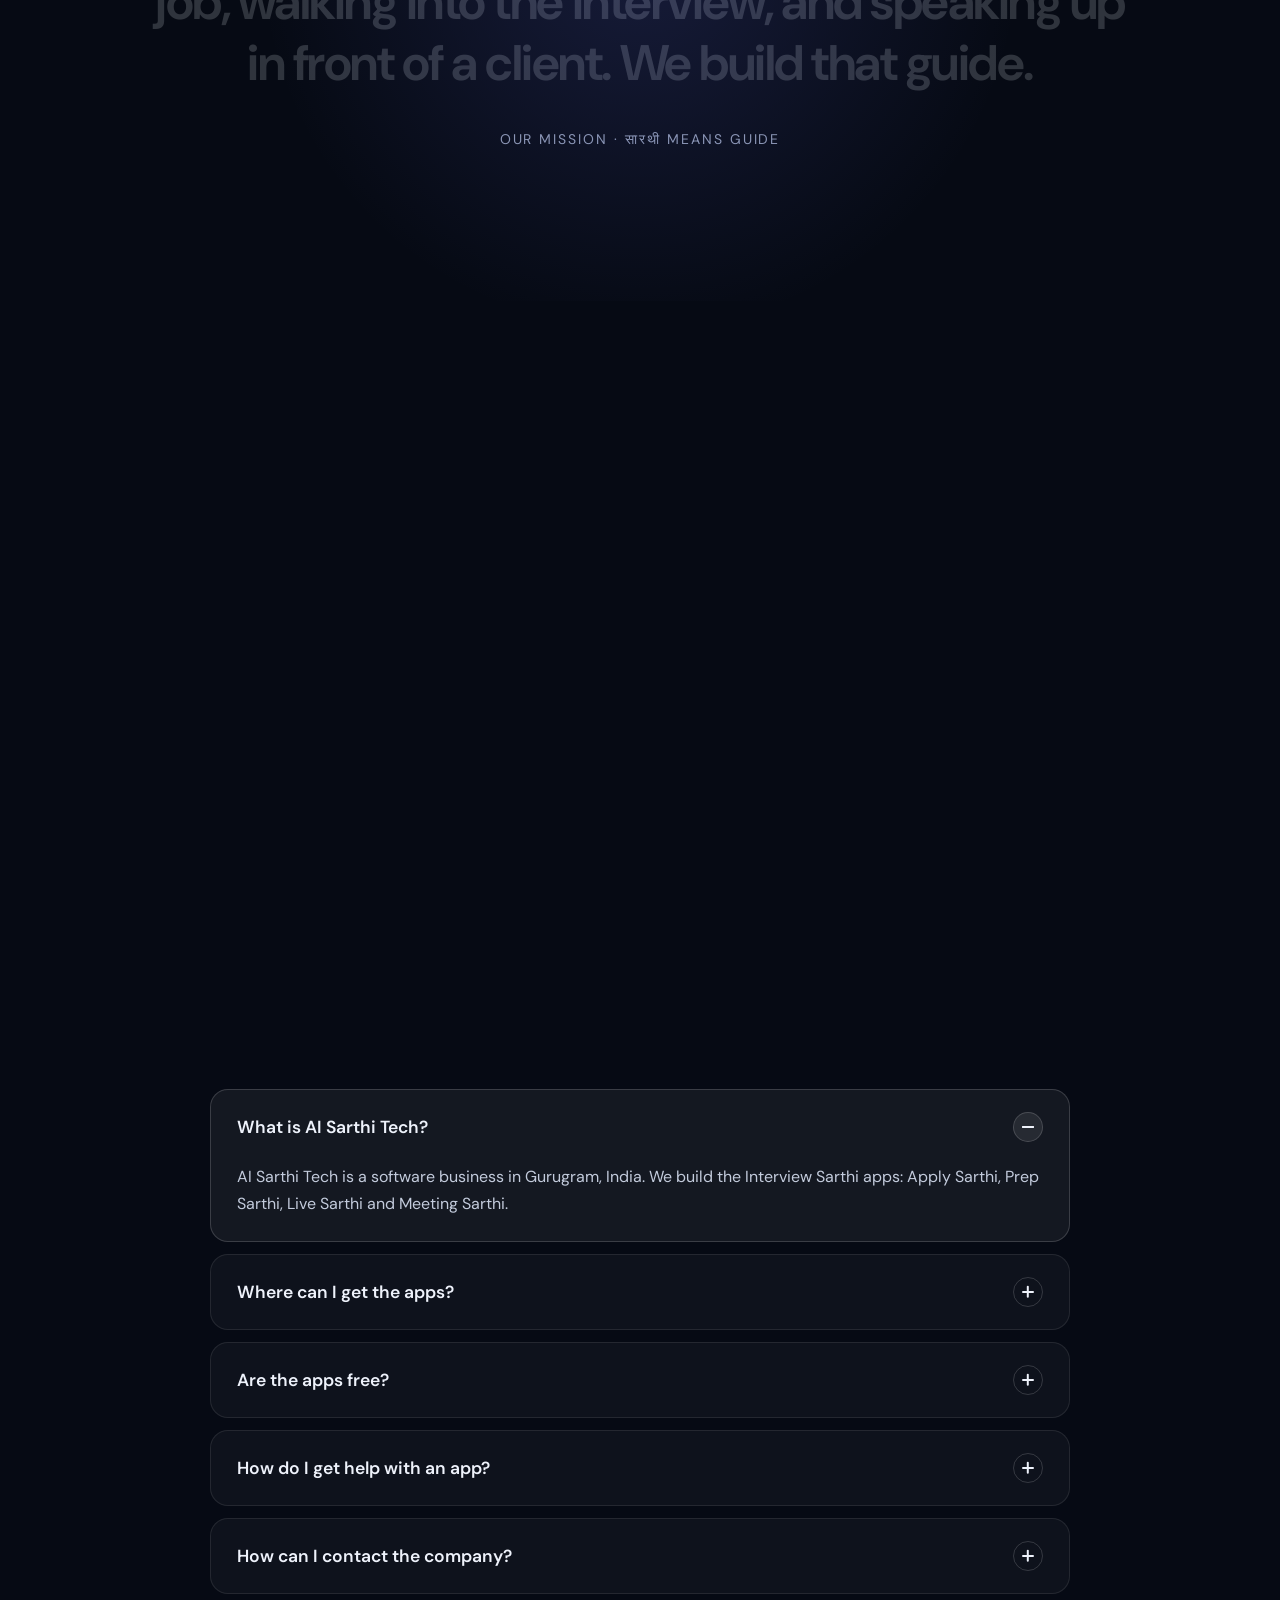
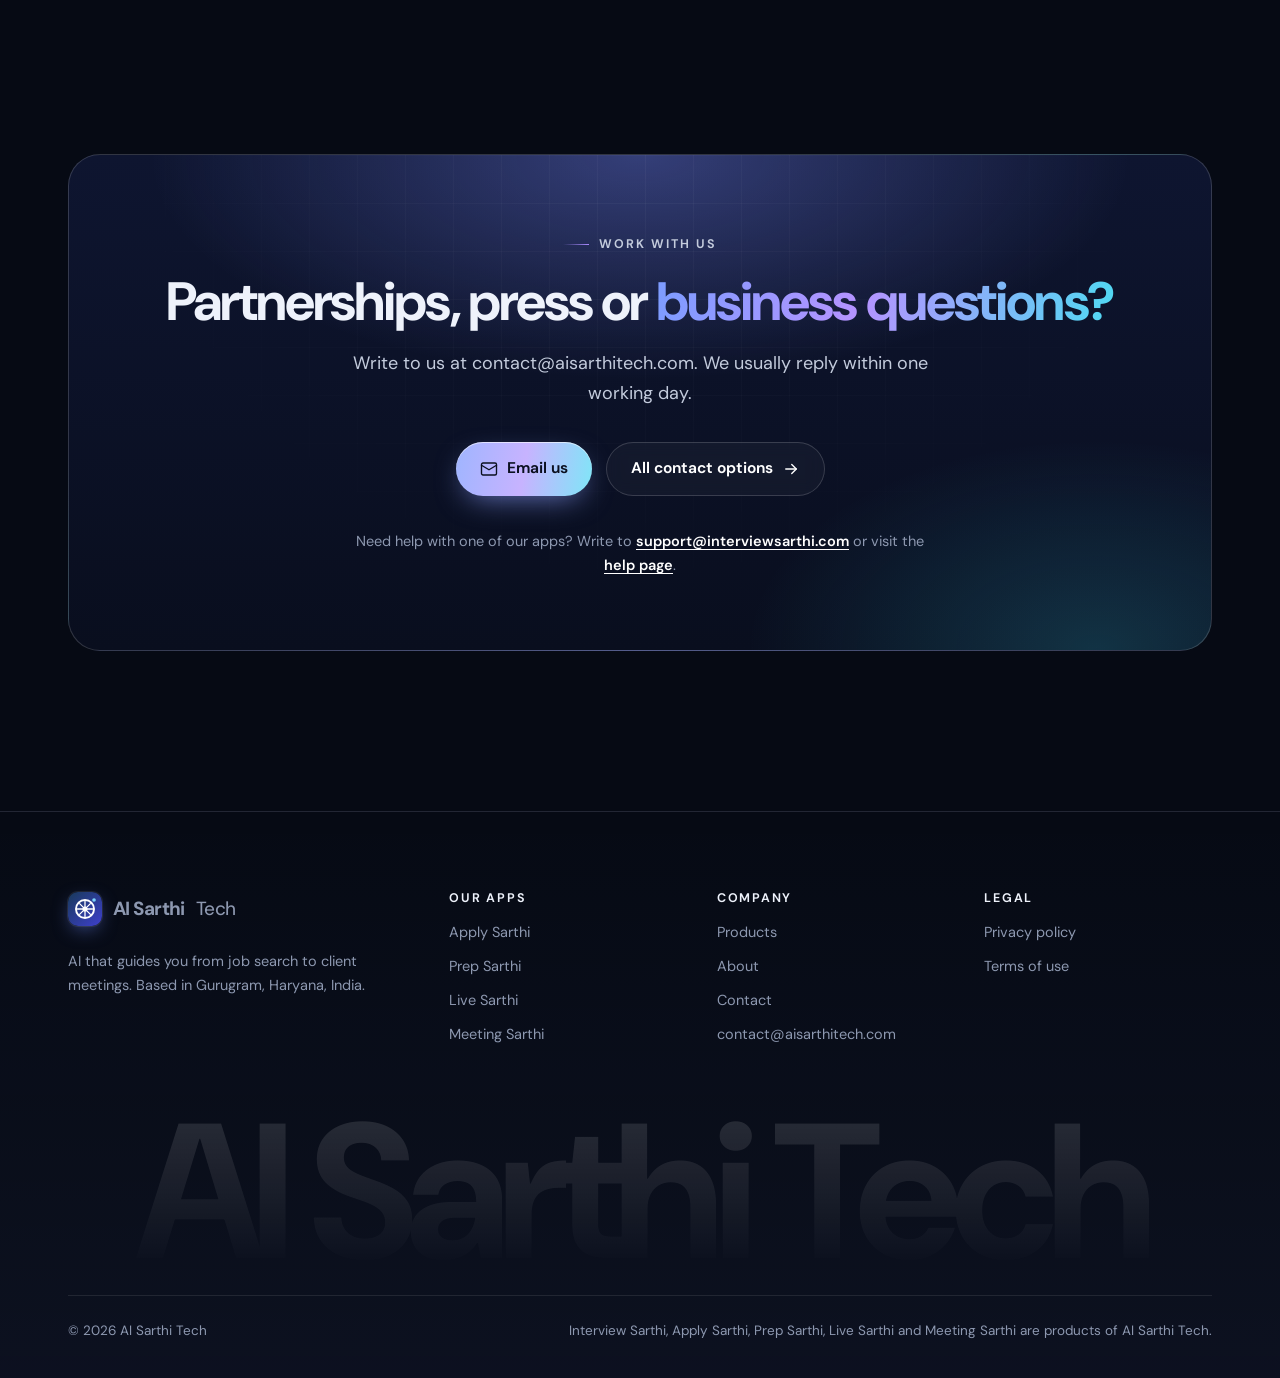
==== commit 1f80c124: "New dark design with app screens, app switcher, mission and FAQ Co-Authored-By: Claude Opus 5.5 <nor" ====
--- a/index.html
+++ b/index.html
@@ -1,195 +1,233 @@
 <!doctype html>
-<html lang="en-IN">
+<html lang="en-IN" class="no-js">
 <head>
 <meta charset="utf-8">
 <meta name="viewport" content="width=device-width, initial-scale=1">
-<title>AI Sarthi Tech · AI tools from job search to client meetings</title>
-<meta name="description" content="AI Sarthi Tech builds the Interview Sarthi apps: simple AI tools to apply for jobs, practise interviews, get help during the interview and handle client meetings.">
+<title>AI Sarthi Tech · AI that guides you from job search to client meetings</title>
+<meta name="description" content="AI Sarthi Tech builds the Interview Sarthi apps: AI tools to apply for jobs, practise interviews, get help during the interview and handle client meetings.">
 <meta name="robots" content="index, follow">
 <link rel="canonical" href="https://aisarthitech.com/">
-<meta name="theme-color" content="#ffffff">
+<meta name="theme-color" content="#060a14">
+<meta name="color-scheme" content="dark">
 <link rel="icon" href="/assets/mark.svg" type="image/svg+xml">
 <link rel="icon" href="/favicon.ico" sizes="32x32 48x48">
 <link rel="apple-touch-icon" href="/assets/apple-touch-icon.png">
 <link rel="preload" href="/assets/fonts/dm-sans-latin.woff2" as="font" type="font/woff2" crossorigin>
-<link rel="stylesheet" href="/assets/site.css?v=20261127a">
+<link rel="stylesheet" href="/assets/site.css?v=20261127b">
+<script src="/assets/site.js?v=20261127b" defer></script>
 <meta property="og:type" content="website">
 <meta property="og:site_name" content="AI Sarthi Tech">
-<meta property="og:title" content="AI Sarthi Tech · AI tools from job search to client meetings">
-<meta property="og:description" content="AI Sarthi Tech builds the Interview Sarthi apps: simple AI tools to apply for jobs, practise interviews, get help during the interview and handle client meetings.">
+<meta property="og:title" content="AI Sarthi Tech · AI that guides you from job search to client meetings">
+<meta property="og:description" content="AI Sarthi Tech builds the Interview Sarthi apps: AI tools to apply for jobs, practise interviews, get help during the interview and handle client meetings.">
 <meta property="og:url" content="https://aisarthitech.com/">
 <meta property="og:image" content="https://aisarthitech.com/assets/og-image.png">
 <meta property="og:image:width" content="1200">
 <meta property="og:image:height" content="630">
 <meta name="twitter:card" content="summary_large_image">
 <script type="application/ld+json">{"@context": "https://schema.org", "@type": "Organization", "name": "AI Sarthi Tech", "url": "https://aisarthitech.com/", "logo": "https://aisarthitech.com/assets/icon-512.png", "email": "contact@aisarthitech.com", "foundingDate": "2026", "address": {"@type": "PostalAddress", "addressLocality": "Gurugram", "addressRegion": "Haryana", "addressCountry": "IN"}, "brand": {"@type": "Brand", "name": "Interview Sarthi", "url": "https://interviewsarthi.com/"}}</script>
+<script type="application/ld+json">{"@context": "https://schema.org", "@type": "FAQPage", "mainEntity": [{"@type": "Question", "name": "What is AI Sarthi Tech?", "acceptedAnswer": {"@type": "Answer", "text": "AI Sarthi Tech is a software business in Gurugram, India. We build the Interview Sarthi apps: Apply Sarthi, Prep Sarthi, Live Sarthi and Meeting Sarthi."}}, {"@type": "Question", "name": "Where can I get the apps?", "acceptedAnswer": {"@type": "Answer", "text": "Every app has its own page on interviewsarthi.com with plans, help and downloads. The Windows apps come from the Microsoft Store; Prep Sarthi runs in your browser."}}, {"@type": "Question", "name": "Are the apps free?", "acceptedAnswer": {"@type": "Answer", "text": "Every app is free to start: a demo interview, free minutes or free applications every week. Paid passes run for a fixed time and never renew by themselves."}}, {"@type": "Question", "name": "How do I get help with an app?", "acceptedAnswer": {"@type": "Answer", "text": "Write to support@interviewsarthi.com or visit the help page. Every message is read and answered, usually within a day."}}, {"@type": "Question", "name": "How can I contact the company?", "acceptedAnswer": {"@type": "Answer", "text": "For partnerships, press and business questions, email contact@aisarthitech.com. We work online and don't have a walk-in office."}}]}</script>
+<link rel="preload" as="image" href="/assets/screens/live.webp">
 </head>
 <body>
 <a class="skip-link" href="#main">Skip to content</a>
 <header class="site-header">
   <div class="wrap nav">
-    <a class="logo" href="/" aria-label="AI Sarthi Tech, home"><img src="/assets/mark.svg" alt="" width="34" height="34"><span>AI Sarthi <em>Tech</em></span></a>
-    <nav aria-label="Main">
-      <ul>
-        <li><a href="/products/">Products</a></li>
-        <li><a href="/about/">About</a></li>
-        <li><a href="/contact/">Contact</a></li>
-      </ul>
-    </nav>
+    <a class="logo" href="/" aria-label="AI Sarthi Tech home"><img src="/assets/mark.svg" alt="" width="34" height="34">AI Sarthi<span>Tech</span></a>
+    <nav aria-label="Main"><ul>
+      <li><a href="/products/">Products</a></li>
+      <li><a href="/about/">About</a></li>
+      <li><a href="/contact/">Contact</a></li>
+    </ul></nav>
+    <a class="btn btn-ghost" href="/products/">Our apps</a>
   </div>
 </header>
+
 <main id="main">
-<section class="hero" aria-labelledby="hero-title">
-  <div class="wrap hero-grid">
+<section class="hero">
+  <div class="hero-bg" aria-hidden="true"><div class="aurora a"></div><div class="aurora b"></div><div class="aurora c"></div><div class="grid-fade"></div><canvas></canvas></div>
+  <div class="wrap hero-inner">
     <div>
-      <span class="eyebrow">AI Sarthi Tech · Gurugram, India</span>
-      <h1 id="hero-title">AI that guides you from <em>job search to client meetings.</em></h1>
-      <p class="lead">We build the Interview Sarthi apps: simple AI tools that help you find a job, practise the interview, get help during it and handle client meetings once you're at work.</p>
-      <div class="actions">
-        <a class="btn btn-primary" href="/products/">Explore our apps<svg class="icon" viewBox="0 0 24 24" aria-hidden="true"><path d="M5 12h14"/><path d="m13 6 6 6-6 6"/></svg></a>
+      <span class="pill reveal"><span class="dot"></span>AI Sarthi Tech · Gurugram, India</span>
+      <h1 class="reveal" style="--d:.08s">AI that guides you to
+        <span class="rotator" aria-hidden="true"><span>find the right job.</span><span>ace the interview.</span><span>win client meetings.</span></span>
+        <span class="sr-only">find the right job, ace the interview and win client meetings.</span>
+      </h1>
+      <p class="lead reveal" style="--d:.16s">We build the Interview Sarthi apps: four simple AI tools that help you find a job, practise the interview, get help during it and handle client meetings once you're at work.</p>
+      <div class="actions reveal" style="--d:.24s">
+        <a class="btn btn-primary" href="#apps">Explore our apps <svg class="icon" viewBox="0 0 24 24" aria-hidden="true"><path d="M5 12h14"/><path d="m13 6 6 6-6 6"/></svg></a>
         <a class="btn btn-ghost" href="/contact/">Contact us</a>
       </div>
-      <p class="hero-note"><svg class="icon" viewBox="0 0 24 24" aria-hidden="true"><path d="M20 6 9 17l-5-5"/></svg>Every app is free to start.</p>
-    </div>
-    <div class="journey" aria-label="Our four apps, one for each step">
-      <div class="journey-title"><span>Interview Sarthi apps</span><span>4 apps</span></div>
-      <ol>
-          <li style="--c:var(--apply);--s:var(--apply-soft)">
-            <span class="j-icon"><svg class="icon" viewBox="0 0 24 24" aria-hidden="true"><path d="M22 2 11 13"/><path d="M22 2 15 22l-4-9-9-4 20-7z"/></svg></span>
-            <span><b>Apply Sarthi</b><span class="j-text">Applies to jobs for you</span></span>
-            <span class="j-step">Step 1</span>
-            <a href="https://interviewsarthi.com/apply/" aria-label="Apply Sarthi: Applies to jobs for you"></a>
-          </li>
-          <li style="--c:var(--prep);--s:var(--prep-soft)">
-            <span class="j-icon"><svg class="icon" viewBox="0 0 24 24" aria-hidden="true"><rect x="9" y="2" width="6" height="12" rx="3"/><path d="M5 10a7 7 0 0 0 14 0"/><path d="M12 17v4"/><path d="M8.5 21h7"/></svg></span>
-            <span><b>Prep Sarthi</b><span class="j-text">Practise the interview</span></span>
-            <span class="j-step">Step 2</span>
-            <a href="https://interviewsarthi.com/prep/" aria-label="Prep Sarthi: Practise the interview"></a>
-          </li>
-          <li style="--c:var(--live);--s:var(--live-soft)">
-            <span class="j-icon"><svg class="icon" viewBox="0 0 24 24" aria-hidden="true"><path d="M21 15a2 2 0 0 1-2 2H8l-5 4V5a2 2 0 0 1 2-2h14a2 2 0 0 1 2 2z"/><path d="M8 8.5h8M8 12.5h5"/></svg></span>
-            <span><b>Live Sarthi</b><span class="j-text">Help during the interview</span></span>
-            <span class="j-step">Step 3</span>
-            <a href="https://interviewsarthi.com/live/" aria-label="Live Sarthi: Help during the interview"></a>
-          </li>
-          <li style="--c:var(--meeting);--s:var(--meeting-soft)">
-            <span class="j-icon"><svg class="icon" viewBox="0 0 24 24" aria-hidden="true"><path d="M16 20v-1.5a3.5 3.5 0 0 0-3.5-3.5h-5A3.5 3.5 0 0 0 4 18.5V20"/><circle cx="10" cy="8" r="3.5"/><path d="M20 20v-1.5a3.5 3.5 0 0 0-2.5-3.35"/><path d="M15.5 4.65a3.5 3.5 0 0 1 0 6.7"/></svg></span>
-            <span><b>Meeting Sarthi</b><span class="j-text">Help in client meetings</span></span>
-            <span class="j-step">Step 4</span>
-            <a href="https://interviewsarthi.com/meeting/" aria-label="Meeting Sarthi: Help in client meetings"></a>
-          </li>
-      </ol>
-    </div>
-  </div>
-</section>
-
-<section class="section" aria-labelledby="apps-title">
-  <div class="wrap">
-    <div class="section-head">
+      <div class="hero-meta reveal" style="--d:.32s"><span><svg class="icon" viewBox="0 0 24 24" aria-hidden="true"><path d="M20 6 9 17l-5-5"/></svg>Every app is free to start</span><span><svg class="icon" viewBox="0 0 24 24" aria-hidden="true"><path d="M20 6 9 17l-5-5"/></svg>Pay once, no auto-debit</span></div>
+    </div>
+    <div class="stage reveal" style="--d:.2s">
+      <div class="stage-inner">
+        <div class="frame "><div class="frame-bar"><i></i><i></i><i></i><b>Live Sarthi · During a call</b></div><img src="/assets/screens/live.webp" alt="Live Sarthi app screen" width="1672" height="941" loading="eager" decoding="async"></div>
+        <div class="float f1" style="--c:var(--apply)"><span class="chip"><svg class="icon" viewBox="0 0 24 24" aria-hidden="true"><path d="M20 6 9 17l-5-5"/></svg></span><span><b>Applied · Data Analyst</b><small>Apply Sarthi · example</small></span></div>
+        <div class="float f2"><span class="chip"><svg class="icon" viewBox="0 0 24 24" aria-hidden="true"><path d="M17 21v-2a4 4 0 0 0-4-4H5a4 4 0 0 0-4 4v2"/><circle cx="9" cy="7" r="4"/><path d="M23 21v-2a4 4 0 0 0-3-3.87"/><path d="M16 3.13a4 4 0 0 1 0 7.75"/></svg></span><span><b>Reply ready</b><small>Meeting Sarthi</small></span></div>
+        <div class="float f3"><span class="chip"><svg class="icon" viewBox="0 0 24 24" aria-hidden="true"><rect x="9" y="2" width="6" height="12" rx="3"/><path d="M5 10a7 7 0 0 0 14 0"/><path d="M12 17v5"/><path d="M8 22h8"/></svg></span><span><b>Answer scored</b><small>Prep Sarthi</small></span></div>
+      </div>
+    </div>
+  </div>
+  <a class="scroll-cue" href="#apps" aria-label="Scroll to our apps"></a>
+</section>
+
+<div class="trust" aria-label="Why people choose us">
+  <div class="marquee"><ul><li><svg class="icon" viewBox="0 0 24 24" aria-hidden="true"><rect x="3" y="3" width="8" height="8"/><rect x="13" y="3" width="8" height="8"/><rect x="3" y="13" width="8" height="8"/><rect x="13" y="13" width="8" height="8"/></svg>On the Microsoft Store</li><li><svg class="icon" viewBox="0 0 24 24" aria-hidden="true"><path d="M3 21h18"/><path d="M5 21V10l7-5 7 5v11"/><path d="M10 21v-6h4v6"/></svg>Made in India</li><li><svg class="icon" viewBox="0 0 24 24" aria-hidden="true"><rect x="2" y="4" width="14" height="10" rx="1.5"/><path d="M6 18h6"/><rect x="17" y="8" width="5" height="11" rx="1.2"/></svg>Windows · Web · Phone</li><li><svg class="icon" viewBox="0 0 24 24" aria-hidden="true"><rect x="2" y="5" width="20" height="14" rx="2"/><path d="M2 10h20"/></svg>Pay once, no auto-debit</li><li><svg class="icon" viewBox="0 0 24 24" aria-hidden="true"><circle cx="12" cy="12" r="10"/><path d="m10 8 6 4-6 4z"/></svg>Every app free to start</li><li><svg class="icon" viewBox="0 0 24 24" aria-hidden="true"><path d="M9 17 4 12l5-5"/><path d="M20 18v-2a4 4 0 0 0-4-4H4"/></svg>Real replies from real people</li></ul><ul aria-hidden="true"><li><svg class="icon" viewBox="0 0 24 24" aria-hidden="true"><rect x="3" y="3" width="8" height="8"/><rect x="13" y="3" width="8" height="8"/><rect x="3" y="13" width="8" height="8"/><rect x="13" y="13" width="8" height="8"/></svg>On the Microsoft Store</li><li><svg class="icon" viewBox="0 0 24 24" aria-hidden="true"><path d="M3 21h18"/><path d="M5 21V10l7-5 7 5v11"/><path d="M10 21v-6h4v6"/></svg>Made in India</li><li><svg class="icon" viewBox="0 0 24 24" aria-hidden="true"><rect x="2" y="4" width="14" height="10" rx="1.5"/><path d="M6 18h6"/><rect x="17" y="8" width="5" height="11" rx="1.2"/></svg>Windows · Web · Phone</li><li><svg class="icon" viewBox="0 0 24 24" aria-hidden="true"><rect x="2" y="5" width="20" height="14" rx="2"/><path d="M2 10h20"/></svg>Pay once, no auto-debit</li><li><svg class="icon" viewBox="0 0 24 24" aria-hidden="true"><circle cx="12" cy="12" r="10"/><path d="m10 8 6 4-6 4z"/></svg>Every app free to start</li><li><svg class="icon" viewBox="0 0 24 24" aria-hidden="true"><path d="M9 17 4 12l5-5"/><path d="M20 18v-2a4 4 0 0 0-4-4H4"/></svg>Real replies from real people</li></ul></div>
+</div>
+
+<section class="section" id="apps">
+  <div class="wrap">
+    <div class="section-head reveal">
       <span class="eyebrow">Our products</span>
-      <h2 id="apps-title">Four apps, one for each step.</h2>
-      <p>Use the one you need today. Each app has its own page on interviewsarthi.com with plans, help and downloads.</p>
-    </div>
-    <div class="apps">
-      <article class="app-card" style="--c:var(--apply);--s:var(--apply-soft)">
-        <span class="chip"><svg class="icon" viewBox="0 0 24 24" aria-hidden="true"><path d="M22 2 11 13"/><path d="M22 2 15 22l-4-9-9-4 20-7z"/></svg></span>
-        <span class="step">Step 1 · Find a job</span>
+      <h2>Four apps. <span class="grad-text">One journey.</span></h2>
+      <p>From the first application to your first client meeting, there's a Sarthi for every step. Use the one you need today.</p>
+    </div>
+    <div class="journey">
+      <article class="card step-card reveal" style="--k:var(--apply);--d:0.0s">
+        <span class="num">1</span>
+        <span class="ico"><svg class="icon" viewBox="0 0 24 24" aria-hidden="true"><path d="M22 2 11 13"/><path d="M22 2 15 22l-4-9-9-4 20-7z"/></svg></span>
+        <span class="kicker">Step 1 · Find a job</span>
         <h3>Apply Sarthi</h3>
         <p>Finds jobs that fit your CV across job portals, fills in each application and sends it. You don't fill a single form.</p>
         <span class="meta">Windows app · Free every week</span>
-        <a class="go" href="https://interviewsarthi.com/apply/">Visit Apply Sarthi<svg class="icon" viewBox="0 0 24 24" aria-hidden="true"><path d="M7 17 17 7"/><path d="M8 7h9v9"/></svg></a>
-      </article>
-      <article class="app-card" style="--c:var(--prep);--s:var(--prep-soft)">
-        <span class="chip"><svg class="icon" viewBox="0 0 24 24" aria-hidden="true"><rect x="9" y="2" width="6" height="12" rx="3"/><path d="M5 10a7 7 0 0 0 14 0"/><path d="M12 17v4"/><path d="M8.5 21h7"/></svg></span>
-        <span class="step">Step 2 · Practise</span>
+        <a class="go" href="https://interviewsarthi.com/apply/">Visit Apply Sarthi <svg class="icon" viewBox="0 0 24 24" aria-hidden="true"><path d="M7 17 17 7"/><path d="M8 7h9v9"/></svg></a>
+      </article>
+      <article class="card step-card reveal" style="--k:var(--prep);--d:0.1s">
+        <span class="num">2</span>
+        <span class="ico"><svg class="icon" viewBox="0 0 24 24" aria-hidden="true"><rect x="9" y="2" width="6" height="12" rx="3"/><path d="M5 10a7 7 0 0 0 14 0"/><path d="M12 17v5"/><path d="M8 22h8"/></svg></span>
+        <span class="kicker">Step 2 · Practise</span>
         <h3>Prep Sarthi</h3>
         <p>A real voice interview about your own CV. An AI interviewer asks about your projects and the job you want, then scores every answer.</p>
         <span class="meta">Phone or computer · Free 7-minute demo</span>
-        <a class="go" href="https://interviewsarthi.com/prep/">Visit Prep Sarthi<svg class="icon" viewBox="0 0 24 24" aria-hidden="true"><path d="M7 17 17 7"/><path d="M8 7h9v9"/></svg></a>
-      </article>
-      <article class="app-card" style="--c:var(--live);--s:var(--live-soft)">
-        <span class="chip"><svg class="icon" viewBox="0 0 24 24" aria-hidden="true"><path d="M21 15a2 2 0 0 1-2 2H8l-5 4V5a2 2 0 0 1 2-2h14a2 2 0 0 1 2 2z"/><path d="M8 8.5h8M8 12.5h5"/></svg></span>
-        <span class="step">Step 3 · The interview</span>
+        <a class="go" href="https://interviewsarthi.com/prep/">Visit Prep Sarthi <svg class="icon" viewBox="0 0 24 24" aria-hidden="true"><path d="M7 17 17 7"/><path d="M8 7h9v9"/></svg></a>
+      </article>
+      <article class="card step-card reveal" style="--k:var(--live);--d:0.2s">
+        <span class="num">3</span>
+        <span class="ico"><svg class="icon" viewBox="0 0 24 24" aria-hidden="true"><path d="M21 15a2 2 0 0 1-2 2H7l-4 4V5a2 2 0 0 1 2-2h14a2 2 0 0 1 2 2z"/><path d="M8 9h8M8 13h5"/></svg></span>
+        <span class="kicker">Step 3 · The interview</span>
         <h3>Live Sarthi</h3>
         <p>Listens to the interviewer's question and suggests an answer from your own resume, alongside your call.</p>
         <span class="meta">Windows and phone · 30 minutes free</span>
-        <a class="go" href="https://interviewsarthi.com/live/">Visit Live Sarthi<svg class="icon" viewBox="0 0 24 24" aria-hidden="true"><path d="M7 17 17 7"/><path d="M8 7h9v9"/></svg></a>
-      </article>
-      <article class="app-card" style="--c:var(--meeting);--s:var(--meeting-soft)">
-        <span class="chip"><svg class="icon" viewBox="0 0 24 24" aria-hidden="true"><path d="M16 20v-1.5a3.5 3.5 0 0 0-3.5-3.5h-5A3.5 3.5 0 0 0 4 18.5V20"/><circle cx="10" cy="8" r="3.5"/><path d="M20 20v-1.5a3.5 3.5 0 0 0-2.5-3.35"/><path d="M15.5 4.65a3.5 3.5 0 0 1 0 6.7"/></svg></span>
-        <span class="step">Step 4 · At work</span>
+        <a class="go" href="https://interviewsarthi.com/live/">Visit Live Sarthi <svg class="icon" viewBox="0 0 24 24" aria-hidden="true"><path d="M7 17 17 7"/><path d="M8 7h9v9"/></svg></a>
+      </article>
+      <article class="card step-card reveal" style="--k:var(--meeting);--d:0.3s">
+        <span class="num">4</span>
+        <span class="ico"><svg class="icon" viewBox="0 0 24 24" aria-hidden="true"><path d="M17 21v-2a4 4 0 0 0-4-4H5a4 4 0 0 0-4 4v2"/><circle cx="9" cy="7" r="4"/><path d="M23 21v-2a4 4 0 0 0-3-3.87"/><path d="M16 3.13a4 4 0 0 1 0 7.75"/></svg></span>
+        <span class="kicker">Step 4 · At work</span>
         <h3>Meeting Sarthi</h3>
         <p>Live captions of what the client says, and a short reply from your own project, ready when you need it.</p>
         <span class="meta">Windows app · Captions free</span>
-        <a class="go" href="https://interviewsarthi.com/meeting/">Visit Meeting Sarthi<svg class="icon" viewBox="0 0 24 24" aria-hidden="true"><path d="M7 17 17 7"/><path d="M8 7h9v9"/></svg></a>
-      </article>
-    </div>
-  </div>
-</section>
-
-<section class="section band" aria-labelledby="how-title">
-  <div class="wrap">
-    <div class="section-head">
+        <a class="go" href="https://interviewsarthi.com/meeting/">Visit Meeting Sarthi <svg class="icon" viewBox="0 0 24 24" aria-hidden="true"><path d="M7 17 17 7"/><path d="M8 7h9v9"/></svg></a>
+      </article>
+    </div>
+  </div>
+</section>
+
+<section class="section" style="padding-top:40px">
+  <div class="wrap">
+    <div class="section-head reveal">
+      <span class="eyebrow">See them in action</span>
+      <h2>Real apps, <span class="grad-text">built to be simple.</span></h2>
+      <p>Pick an app to see its screen. Every one has a single clear next step.</p>
+    </div>
+    <div class="switcher reveal">
+      <div class="tabs" role="tablist" aria-label="Our apps">
+        <div class="tab" role="tab" id="tab-apply" aria-controls="pane-apply" aria-selected="true" tabindex="0" style="--k:var(--apply)">
+          <div class="tab-head"><span class="ico"><svg class="icon" viewBox="0 0 24 24" aria-hidden="true"><path d="M22 2 11 13"/><path d="M22 2 15 22l-4-9-9-4 20-7z"/></svg></span><span><b>Apply Sarthi</b><small>Applies to jobs for you</small></span></div>
+          <div class="tab-body"><div><p>Fully automatic: you don't fill a single form. Finds jobs that fit your CV across job portals, fills in each application and sends it. You don't fill a single form.</p><a class="go" href="https://interviewsarthi.com/apply/">Visit Apply Sarthi <svg class="icon" viewBox="0 0 24 24" aria-hidden="true"><path d="M5 12h14"/><path d="m13 6 6 6-6 6"/></svg></a></div></div>
+          <span class="bar"></span>
+        </div>
+        <div class="tab" role="tab" id="tab-prep" aria-controls="pane-prep" aria-selected="false" tabindex="-1" style="--k:var(--prep)">
+          <div class="tab-head"><span class="ico"><svg class="icon" viewBox="0 0 24 24" aria-hidden="true"><rect x="9" y="2" width="6" height="12" rx="3"/><path d="M5 10a7 7 0 0 0 14 0"/><path d="M12 17v5"/><path d="M8 22h8"/></svg></span><span><b>Prep Sarthi</b><small>Practise the interview</small></span></div>
+          <div class="tab-body"><div><p>A real voice interview about your own CV. A real voice interview about your own CV. An AI interviewer asks about your projects and the job you want, then scores every answer.</p><a class="go" href="https://interviewsarthi.com/prep/">Try Prep Sarthi <svg class="icon" viewBox="0 0 24 24" aria-hidden="true"><path d="M5 12h14"/><path d="m13 6 6 6-6 6"/></svg></a></div></div>
+          <span class="bar"></span>
+        </div>
+        <div class="tab" role="tab" id="tab-live" aria-controls="pane-live" aria-selected="false" tabindex="-1" style="--k:var(--live)">
+          <div class="tab-head"><span class="ico"><svg class="icon" viewBox="0 0 24 24" aria-hidden="true"><path d="M21 15a2 2 0 0 1-2 2H7l-4 4V5a2 2 0 0 1 2-2h14a2 2 0 0 1 2 2z"/><path d="M8 9h8M8 13h5"/></svg></span><span><b>Live Sarthi</b><small>Help during the interview</small></span></div>
+          <div class="tab-body"><div><p>Answers from your own resume, during the interview. Listens to the interviewer's question and suggests an answer from your own resume, alongside your call.</p><a class="go" href="https://interviewsarthi.com/live/">Visit Live Sarthi <svg class="icon" viewBox="0 0 24 24" aria-hidden="true"><path d="M5 12h14"/><path d="m13 6 6 6-6 6"/></svg></a></div></div>
+          <span class="bar"></span>
+        </div>
+        <div class="tab" role="tab" id="tab-meeting" aria-controls="pane-meeting" aria-selected="false" tabindex="-1" style="--k:var(--meeting)">
+          <div class="tab-head"><span class="ico"><svg class="icon" viewBox="0 0 24 24" aria-hidden="true"><path d="M17 21v-2a4 4 0 0 0-4-4H5a4 4 0 0 0-4 4v2"/><circle cx="9" cy="7" r="4"/><path d="M23 21v-2a4 4 0 0 0-3-3.87"/><path d="M16 3.13a4 4 0 0 1 0 7.75"/></svg></span><span><b>Meeting Sarthi</b><small>Help in client meetings</small></span></div>
+          <div class="tab-body"><div><p>The client asks. Your reply is ready. Live captions of what the client says, and a short reply from your own project.</p><a class="go" href="https://interviewsarthi.com/meeting/">Visit Meeting Sarthi <svg class="icon" viewBox="0 0 24 24" aria-hidden="true"><path d="M5 12h14"/><path d="m13 6 6 6-6 6"/></svg></a></div></div>
+          <span class="bar"></span>
+        </div>
+      </div>
+      <div class="screen">
+        <div class="frame"><div class="frame-bar"><i></i><i></i><i></i><b>Interview Sarthi apps</b></div>
+          <div class="panes">
+            <div class="pane  on" id="pane-apply" role="tabpanel" aria-labelledby="tab-apply"><img src="/assets/screens/apply.png" alt="Apply Sarthi app screen" width="1208" height="902" loading="eager" decoding="async"></div>
+            <div class="pane " id="pane-prep" role="tabpanel" aria-labelledby="tab-prep"><img src="/assets/screens/prep.png" alt="Prep Sarthi app screen" width="800" height="560" loading="lazy" decoding="async"></div>
+            <div class="pane dark" id="pane-live" role="tabpanel" aria-labelledby="tab-live"><img src="/assets/screens/live.webp" alt="Live Sarthi app screen" width="1672" height="941" loading="lazy" decoding="async"></div>
+            <div class="pane fit" id="pane-meeting" role="tabpanel" aria-labelledby="tab-meeting"><img src="/assets/screens/meeting.png" alt="Meeting Sarthi app screen" width="905" height="912" loading="lazy" decoding="async"></div>
+          </div>
+        </div>
+      </div>
+    </div>
+  </div>
+</section>
+
+<section class="mission" aria-label="Our mission">
+  <div class="wrap">
+    <img class="wheel" src="/assets/mark.svg" alt="" width="64" height="64">
+    <blockquote><span class="w">We</span> <span class="w">believe</span> <span class="w">everyone</span> <span class="w">deserves</span> <span class="w">a</span> <span class="w hl">guide</span> <span class="w">in</span> <span class="w">the</span> <span class="w">moments</span> <span class="w">that</span> <span class="w">shape</span> <span class="w">a</span> <span class="w hl">career:</span> <span class="w">finding</span> <span class="w">the</span> <span class="w">right</span> <span class="w">job,</span> <span class="w">walking</span> <span class="w">into</span> <span class="w">the</span> <span class="w">interview,</span> <span class="w">and</span> <span class="w">speaking</span> <span class="w">up</span> <span class="w">in</span> <span class="w">front</span> <span class="w">of</span> <span class="w">a</span> <span class="w">client.</span> <span class="w">We</span> <span class="w">build</span> <span class="w">that</span> <span class="w hl">guide.</span></blockquote>
+    <cite>Our mission · सारथी means guide</cite>
+  </div>
+</section>
+
+<section class="section" style="padding-top:60px">
+  <div class="wrap">
+    <div class="section-head reveal">
       <span class="eyebrow">How we build</span>
-      <h2 id="how-title">Simple tools, fair prices.</h2>
-    </div>
-    <div class="principles">
-      <div class="principle"><span class="chip"><svg class="icon" viewBox="0 0 24 24" aria-hidden="true"><path d="M4 12h10"/><path d="m10 6 6 6-6 6"/><path d="M20 5v14"/></svg></span><h3>Simple to use</h3><p>One clear next step on every screen, so you spend your time on the job hunt, not on learning an app.</p></div>
-      <div class="principle"><span class="chip"><svg class="icon" viewBox="0 0 24 24" aria-hidden="true"><circle cx="12" cy="12" r="9"/><path d="m10 8.5 5 3.5-5 3.5z"/></svg></span><h3>Free to start</h3><p>Every app has a free start: a demo interview, free minutes or free applications every week.</p></div>
-      <div class="principle"><span class="chip"><svg class="icon" viewBox="0 0 24 24" aria-hidden="true"><rect x="2.5" y="5.5" width="19" height="13" rx="2.5"/><path d="M2.5 10h19"/><path d="M6.5 15h3"/></svg></span><h3>Pay once, no auto-debit</h3><p>Paid passes run for a fixed time and never renew by themselves. You decide if you want more.</p></div>
-    </div>
-  </div>
-</section>
-
-<section class="section" aria-labelledby="cta-title">
-  <div class="wrap">
-    <div class="cta">
-      <div>
-        <h2 id="cta-title">Partnerships, press or business questions?</h2>
-        <p>Write to us at contact@aisarthitech.com. We usually reply within one working day.</p>
-      </div>
+      <h2>Simple tools. <span class="grad-text">Fair prices.</span></h2>
+    </div>
+    <div class="bento">
+      <article class="card reveal" style="--d:0s"><span class="ico"><svg class="icon" viewBox="0 0 24 24" aria-hidden="true"><path d="M4 12h12"/><path d="m12 6 6 6-6 6"/><path d="M20 4v16"/></svg></span><h3>Simple to use</h3><p>One clear next step on every screen, so you spend your time on the job hunt, not on learning an app.</p></article>
+      <article class="card reveal" style="--d:.1s"><span class="ico"><svg class="icon" viewBox="0 0 24 24" aria-hidden="true"><circle cx="12" cy="12" r="10"/><path d="m10 8 6 4-6 4z"/></svg></span><h3>Free to start</h3><p>Every app has a free start: a demo interview, free minutes or free applications every week.</p></article>
+      <article class="card reveal" style="--d:.2s"><span class="ico"><svg class="icon" viewBox="0 0 24 24" aria-hidden="true"><rect x="2" y="5" width="20" height="14" rx="2"/><path d="M2 10h20"/></svg></span><h3>Pay once, no auto-debit</h3><p>Paid passes run for a fixed time and never renew by themselves. You decide if you want more.</p></article>
+    </div>
+  </div>
+</section>
+
+<section class="section" style="padding-top:40px">
+  <div class="wrap">
+    <div class="section-head center reveal">
+      <span class="eyebrow">FAQ</span>
+      <h2>Questions, <span class="grad-text">answered.</span></h2>
+    </div>
+    <div class="faq reveal">
+      <details open><summary>What is AI Sarthi Tech?<span class="plus" aria-hidden="true"></span></summary><div class="answer">AI Sarthi Tech is a software business in Gurugram, India. We build the Interview Sarthi apps: Apply Sarthi, Prep Sarthi, Live Sarthi and Meeting Sarthi.</div></details><details><summary>Where can I get the apps?<span class="plus" aria-hidden="true"></span></summary><div class="answer">Every app has its own page on <a href="https://interviewsarthi.com/">interviewsarthi.com</a> with plans, help and downloads. The Windows apps come from the Microsoft Store; Prep Sarthi runs in your browser.</div></details><details><summary>Are the apps free?<span class="plus" aria-hidden="true"></span></summary><div class="answer">Every app is free to start: a demo interview, free minutes or free applications every week. Paid passes run for a fixed time and never renew by themselves.</div></details><details><summary>How do I get help with an app?<span class="plus" aria-hidden="true"></span></summary><div class="answer">Write to <a href="mailto:support@interviewsarthi.com">support@interviewsarthi.com</a> or visit the <a href="https://interviewsarthi.com/help.html">help page</a>. Every message is read and answered, usually within a day.</div></details><details><summary>How can I contact the company?<span class="plus" aria-hidden="true"></span></summary><div class="answer">For partnerships, press and business questions, email <a href="mailto:contact@aisarthitech.com">contact@aisarthitech.com</a>. We work online and don't have a walk-in office.</div></details>
+    </div>
+  </div>
+</section>
+
+<section class="section" style="padding-top:40px">
+  <div class="wrap">
+    <div class="cta reveal">
+      <span class="eyebrow">Work with us</span>
+      <h2 style="margin-top:18px">Partnerships, press or <span class="grad-text">business questions?</span></h2>
+      <p>Write to us at contact@aisarthitech.com. We usually reply within one working day.</p>
       <div class="actions">
-        <a class="btn btn-light" href="mailto:contact@aisarthitech.com"><svg class="icon" viewBox="0 0 24 24" aria-hidden="true"><rect x="3" y="5" width="18" height="14" rx="2"/><path d="m3 7 9 6 9-6"/></svg>Email us</a>
-        <a class="btn btn-outline-light" href="/contact/">All contact options</a>
-      </div>
-      <p class="help">Need help with one of our apps? Write to <a href="mailto:support@interviewsarthi.com">support@interviewsarthi.com</a> or visit the <a href="https://interviewsarthi.com/help.html">Interview Sarthi help page</a>.</p>
+        <a class="btn btn-primary" href="mailto:contact@aisarthitech.com"><svg class="icon" viewBox="0 0 24 24" aria-hidden="true"><rect x="2" y="4" width="20" height="16" rx="2"/><path d="m22 7-10 6L2 7"/></svg> Email us</a>
+        <a class="btn btn-ghost" href="/contact/">All contact options <svg class="icon" viewBox="0 0 24 24" aria-hidden="true"><path d="M5 12h14"/><path d="m13 6 6 6-6 6"/></svg></a>
+      </div>
+      <p class="help">Need help with one of our apps? Write to <a href="mailto:support@interviewsarthi.com">support@interviewsarthi.com</a> or visit the <a href="https://interviewsarthi.com/help.html">help page</a>.</p>
     </div>
   </div>
 </section>
 </main>
-<footer class="site-footer flush">
+<footer class="site-footer">
   <div class="wrap">
     <div class="foot-grid">
       <div class="foot-about">
-        <a class="logo" href="/"><img src="/assets/mark.svg" alt="" width="34" height="34"><span>AI Sarthi <em>Tech</em></span></a>
-        <p>AI tools that guide you from job search to client meetings. Based in Gurugram, Haryana, India.</p>
-      </div>
-      <div>
-        <h2>Our apps</h2>
-        <ul>
-          <li><a href="https://interviewsarthi.com/apply/">Apply Sarthi</a></li>
-          <li><a href="https://interviewsarthi.com/prep/">Prep Sarthi</a></li>
-          <li><a href="https://interviewsarthi.com/live/">Live Sarthi</a></li>
-          <li><a href="https://interviewsarthi.com/meeting/">Meeting Sarthi</a></li>
-        </ul>
-      </div>
-      <div>
-        <h2>Company</h2>
-        <ul>
-          <li><a href="/products/">Products</a></li>
-          <li><a href="/about/">About</a></li>
-          <li><a href="/contact/">Contact</a></li>
-          <li><a href="mailto:contact@aisarthitech.com">contact@aisarthitech.com</a></li>
-        </ul>
-      </div>
-      <div>
-        <h2>Legal</h2>
-        <ul>
-          <li><a href="/privacy/">Privacy policy</a></li>
-          <li><a href="/terms/">Terms of use</a></li>
-        </ul>
-      </div>
-    </div>
+        <a class="logo" href="/"><img src="/assets/mark.svg" alt="" width="34" height="34">AI Sarthi<span>Tech</span></a>
+        <p>AI that guides you from job search to client meetings. Based in Gurugram, Haryana, India.</p>
+      </div>
+      <div><h2>Our apps</h2><ul><li><a href="https://interviewsarthi.com/apply/">Apply Sarthi</a></li><li><a href="https://interviewsarthi.com/prep/">Prep Sarthi</a></li><li><a href="https://interviewsarthi.com/live/">Live Sarthi</a></li><li><a href="https://interviewsarthi.com/meeting/">Meeting Sarthi</a></li></ul></div>
+      <div><h2>Company</h2><ul><li><a href="/products/">Products</a></li><li><a href="/about/">About</a></li><li><a href="/contact/">Contact</a></li><li><a href="mailto:contact@aisarthitech.com">contact@aisarthitech.com</a></li></ul></div>
+      <div><h2>Legal</h2><ul><li><a href="/privacy/">Privacy policy</a></li><li><a href="/terms/">Terms of use</a></li></ul></div>
+    </div>
+    <div class="giant" aria-hidden="true">AI Sarthi Tech</div>
     <div class="foot-bottom">
       <span>© 2026 AI Sarthi Tech</span>
       <span>Interview Sarthi, Apply Sarthi, Prep Sarthi, Live Sarthi and Meeting Sarthi are products of AI Sarthi Tech.</span>
--- a/assets/site.css
+++ b/assets/site.css
@@ -1,247 +1,367 @@
 @font-face{font-family:'DM Sans';font-style:normal;font-weight:400 700;font-display:swap;src:url(/assets/fonts/dm-sans-latin.woff2) format('woff2');unicode-range:U+0000-00FF,U+0131,U+0152-0153,U+02BB-02BC,U+02C6,U+02DA,U+02DC,U+0304,U+0308,U+0329,U+2000-206F,U+20AC,U+2122,U+2191,U+2193,U+2212,U+2215,U+FEFF,U+FFFD}
 
 :root{
-  --ink:#142b43;--ink-deep:#0d1f33;--muted:#53657a;--line:#dbe4ec;--paper:#f7fafc;--white:#fff;
-  --blue:#235ee8;--indigo:#3b3fc4;
-  --apply:#06725d;--apply-soft:#eaf7f1;
-  --prep:#245adc;--prep-soft:#edf2ff;
-  --live:#7251bf;--live-soft:#f2edfc;
-  --meeting:#167c72;--meeting-soft:#e9f5f2;
-  --radius:18px;
+  --bg:#060a14;--bg-2:#0a1020;--surface:rgba(255,255,255,.035);--surface-2:rgba(255,255,255,.06);
+  --line:rgba(255,255,255,.09);--line-2:rgba(255,255,255,.16);
+  --text:#eef2fb;--soft:#c3cbdc;--muted:#8d98b0;
+  --a1:#6d8cff;--a2:#a98bff;--a3:#3ad6f0;
+  --grad:linear-gradient(100deg,#7c9cff 0%,#b593ff 45%,#4fd9f2 100%);
+  --apply:#34d399;--prep:#60a5fa;--live:#b28cff;--meeting:#2dd4bf;
+  --radius:20px;--wrap:1200px;
   --font:'DM Sans',system-ui,-apple-system,BlinkMacSystemFont,'Segoe UI',Roboto,sans-serif;
-  --shadow:0 1px 2px rgba(20,43,67,.05),0 10px 30px -12px rgba(20,43,67,.16);
+  --ease:cubic-bezier(.2,.7,.2,1);
 }
 *{box-sizing:border-box}
-html{scroll-behavior:smooth;-webkit-text-size-adjust:100%}
-body{margin:0;background:var(--paper);color:var(--ink);font:16px/1.65 var(--font);-webkit-font-smoothing:antialiased}
+html{-webkit-text-size-adjust:100%;scroll-behavior:smooth;background:var(--bg)}
+body{margin:0;background:var(--bg);color:var(--text);font:16px/1.65 var(--font);-webkit-font-smoothing:antialiased;overflow-x:hidden}
 h1,h2,h3,p,ul,ol,dl,dd,figure{margin:0}
 ul,ol{padding:0;list-style:none}
-h1,h2,h3{line-height:1.15;letter-spacing:-.02em;font-weight:700}
+h1,h2,h3{line-height:1.08;letter-spacing:-.035em;font-weight:700}
 a{color:inherit;text-underline-offset:3px}
-a:focus-visible,button:focus-visible{outline:3px solid #2683df;outline-offset:3px;border-radius:6px}
-img,svg{display:block;max-width:100%}
-.wrap{max-width:1160px;margin:0 auto;padding:0 28px}
-.skip-link{position:fixed;left:14px;top:-80px;z-index:50;padding:10px 18px;background:var(--ink);color:#fff;border-radius:8px}
+a:focus-visible,button:focus-visible,summary:focus-visible{outline:2px solid var(--a3);outline-offset:3px;border-radius:8px}
+img,svg,canvas{display:block;max-width:100%}
+button{font:inherit;color:inherit;background:none;border:0;cursor:pointer;padding:0}
+::selection{background:rgba(124,156,255,.35)}
+.wrap{max-width:var(--wrap);margin:0 auto;padding:0 28px}
+.skip-link{position:fixed;left:14px;top:-80px;z-index:100;padding:10px 18px;background:#fff;color:#000;border-radius:10px}
 .skip-link:focus{top:12px}
 svg.icon{width:22px;height:22px;fill:none;stroke:currentColor;stroke-width:1.8;stroke-linecap:round;stroke-linejoin:round}
-
-/* header */
-.site-header{background:rgba(255,255,255,.92);border-bottom:1px solid var(--line);position:sticky;top:0;z-index:20;backdrop-filter:saturate(1.4) blur(8px)}
-.nav{display:flex;align-items:center;gap:24px;height:72px}
-.logo{display:inline-flex;align-items:center;gap:10px;font-size:20px;font-weight:700;letter-spacing:-.03em;text-decoration:none;white-space:nowrap}
-.logo img{width:34px;height:34px}
-.logo em{font-style:normal;font-weight:450;color:var(--muted)}
-.nav nav{margin-left:auto}
-.nav ul{display:flex;gap:6px;font-size:14.5px;font-weight:600}
-.nav ul a{display:block;padding:8px 14px;border-radius:9px;text-decoration:none;color:var(--muted)}
-.nav ul a:hover{color:var(--ink);background:var(--paper)}
-.nav ul a[aria-current="page"]{color:var(--ink);background:#eef3f8}
-
-/* buttons */
-.btn{display:inline-flex;align-items:center;justify-content:center;gap:8px;min-height:48px;padding:12px 22px;border-radius:11px;font-weight:650;font-size:15px;text-decoration:none;border:1px solid transparent;transition:transform .15s ease,box-shadow .15s ease,background .15s ease}
-.btn:hover{transform:translateY(-1px)}
-.btn-primary{background:var(--ink);color:#fff;box-shadow:0 8px 20px -10px rgba(20,43,67,.7)}
-.btn-primary:hover{background:var(--ink-deep)}
-.btn-ghost{background:#fff;border-color:var(--line);color:var(--ink)}
-.btn-ghost:hover{border-color:#b9c7d5}
-.btn-light{background:#fff;color:var(--ink)}
-.btn-outline-light{border-color:rgba(255,255,255,.35);color:#fff}
-.btn-outline-light:hover{border-color:#fff}
-.btn svg.icon{width:18px;height:18px}
-
-/* type helpers */
-.eyebrow{display:inline-flex;align-items:center;gap:8px;font-size:12.5px;font-weight:700;letter-spacing:.12em;text-transform:uppercase;color:var(--blue)}
-.eyebrow::before{content:"";width:22px;height:2px;border-radius:2px;background:currentColor}
-.lead{font-size:19px;line-height:1.6;color:var(--muted);max-width:620px}
-.section{padding:96px 0}
-.section-head{max-width:680px;margin-bottom:44px}
-.section-head h2{font-size:clamp(30px,3.6vw,42px);margin-top:14px}
-.section-head p{margin-top:14px;color:var(--muted);font-size:17.5px}
-.small{font-size:13.5px;color:var(--muted)}
-
-/* hero */
-.hero{position:relative;overflow:hidden;border-bottom:1px solid var(--line);background:
-  radial-gradient(900px 420px at 88% -10%,rgba(59,63,196,.10),transparent 70%),
-  radial-gradient(700px 380px at -10% 110%,rgba(35,94,232,.08),transparent 70%),#fff}
-.hero::before{content:"";position:absolute;inset:0;background-image:linear-gradient(var(--line) 1px,transparent 1px),linear-gradient(90deg,var(--line) 1px,transparent 1px);background-size:44px 44px;opacity:.35;-webkit-mask-image:radial-gradient(ellipse 70% 80% at 70% 40%,#000 20%,transparent 75%);mask-image:radial-gradient(ellipse 70% 80% at 70% 40%,#000 20%,transparent 75%);pointer-events:none}
-.hero-grid{position:relative;display:grid;grid-template-columns:1.1fr .9fr;gap:64px;align-items:center;padding-top:88px;padding-bottom:96px}
-.hero h1{font-size:clamp(38px,5.2vw,62px);letter-spacing:-.035em;margin:18px 0 22px}
-.hero h1 em{font-style:normal;background:linear-gradient(100deg,var(--blue),var(--indigo));-webkit-background-clip:text;background-clip:text;color:transparent}
-.hero .actions{display:flex;flex-wrap:wrap;gap:12px;margin-top:34px}
-.hero-note{margin-top:22px;font-size:14px;color:var(--muted);display:flex;align-items:center;gap:8px}
-.hero-note svg.icon{width:16px;height:16px;color:var(--apply)}
-
-/* journey card */
-.journey{position:relative;background:#fff;border:1px solid var(--line);border-radius:24px;padding:26px;box-shadow:var(--shadow)}
-.journey-title{display:flex;justify-content:space-between;align-items:center;font-size:12.5px;font-weight:700;letter-spacing:.1em;text-transform:uppercase;color:var(--muted);padding:2px 4px 16px}
-.journey ol{position:relative;display:grid;gap:10px}
-.journey ol::before{content:"";position:absolute;left:31px;top:30px;bottom:30px;width:2px;background:linear-gradient(var(--apply),var(--prep),var(--live),var(--meeting));opacity:.35;border-radius:2px}
-.journey li{position:relative;display:grid;grid-template-columns:40px 1fr auto;align-items:center;gap:16px;padding:12px 14px 12px 12px;border-radius:14px;transition:background .15s ease}
-.journey li:hover{background:var(--s)}
-.journey li a{position:absolute;inset:0;border-radius:14px}
-.j-icon{width:40px;height:40px;border-radius:12px;display:grid;place-items:center;background:var(--s);color:var(--c);box-shadow:0 0 0 4px #fff}
-.j-icon svg.icon{width:20px;height:20px}
-.journey b{display:block;font-size:16px}
-.journey li span.j-text{display:block;font-size:14px;color:var(--muted);line-height:1.4}
-.j-step{font-size:12px;font-weight:700;color:var(--c);background:var(--s);padding:4px 9px;border-radius:999px;white-space:nowrap}
-
-/* app cards */
-.apps{display:grid;grid-template-columns:repeat(4,1fr);gap:18px}
-.app-card{position:relative;display:flex;flex-direction:column;background:#fff;border:1px solid var(--line);border-radius:var(--radius);padding:26px 24px 22px;transition:transform .18s ease,box-shadow .18s ease,border-color .18s ease}
-.app-card::before{content:"";position:absolute;left:24px;right:24px;top:-1px;height:3px;border-radius:0 0 3px 3px;background:var(--c)}
-.app-card:hover{transform:translateY(-3px);box-shadow:var(--shadow);border-color:#c9d6e2}
-.app-card .chip{width:46px;height:46px;border-radius:13px;display:grid;place-items:center;background:var(--s);color:var(--c)}
-.app-card .step{margin-top:20px;font-size:12px;font-weight:700;letter-spacing:.1em;text-transform:uppercase;color:var(--c)}
-.app-card h3{font-size:22px;margin-top:6px}
-.app-card p{margin-top:10px;color:var(--muted);font-size:15px;line-height:1.55;flex:1}
-.app-card .meta{margin-top:18px;padding-top:14px;border-top:1px dashed var(--line);font-size:13.5px;color:var(--ink);font-weight:600}
-.app-card .go{margin-top:14px;display:inline-flex;align-items:center;gap:6px;font-weight:700;font-size:14.5px;color:var(--c);text-decoration:none}
-.app-card .go::after{content:"";position:absolute;inset:0;border-radius:var(--radius)}
-.app-card .go svg.icon{width:16px;height:16px;transition:transform .15s ease}
-.app-card:hover .go svg.icon{transform:translate(2px,-2px)}
-
-/* principles */
-.band{background:#fff;border-top:1px solid var(--line);border-bottom:1px solid var(--line)}
-.principles{display:grid;grid-template-columns:repeat(3,1fr);gap:22px}
-.principle{padding:28px;border-radius:var(--radius);background:var(--paper);border:1px solid var(--line)}
-.principle .chip{width:44px;height:44px;border-radius:12px;display:grid;place-items:center;background:#fff;border:1px solid var(--line);color:var(--blue)}
-.principle h3{font-size:19px;margin-top:18px}
-.principle p{margin-top:8px;color:var(--muted);font-size:15.5px}
-
-/* call to action */
-.cta{position:relative;overflow:hidden;border-radius:26px;padding:56px;color:#fff;background:
-  radial-gradient(600px 300px at 100% 0,rgba(125,211,252,.22),transparent 70%),
-  linear-gradient(120deg,#132c4a,#2a3398);display:grid;grid-template-columns:1.3fr 1fr;gap:40px;align-items:center}
-.cta h2{font-size:clamp(28px,3.2vw,38px)}
-.cta p{margin-top:12px;color:rgba(255,255,255,.78);font-size:17px}
-.cta .actions{display:flex;flex-wrap:wrap;gap:12px;justify-content:flex-end}
-.cta .help{grid-column:1/-1;padding-top:22px;border-top:1px solid rgba(255,255,255,.16);font-size:15px;color:rgba(255,255,255,.78)}
-.cta .help a{color:#fff;font-weight:650}
-
-/* page hero (inner pages) */
-.page-hero{background:#fff;border-bottom:1px solid var(--line);padding:76px 0 64px;position:relative;overflow:hidden}
-.page-hero::after{content:"";position:absolute;right:-120px;top:-160px;width:520px;height:520px;border-radius:50%;background:radial-gradient(circle,rgba(59,63,196,.10),transparent 65%);pointer-events:none}
-.page-hero h1{font-size:clamp(34px,4.6vw,52px);letter-spacing:-.03em;margin:16px 0 18px;max-width:820px}
-
-/* about */
-.split{display:grid;grid-template-columns:1.25fr .75fr;gap:56px;align-items:start}
-.prose h2{font-size:28px;margin:44px 0 14px}
+.grad-text{background:var(--grad);-webkit-background-clip:text;background-clip:text;color:transparent}
+.sr-only{position:absolute;width:1px;height:1px;overflow:hidden;clip:rect(0 0 0 0);white-space:nowrap}
+
+/* ---------- header ---------- */
+.site-header{position:fixed;inset:0 0 auto;z-index:50;transition:background .3s,border-color .3s,backdrop-filter .3s;border-bottom:1px solid transparent}
+.site-header.scrolled{background:rgba(6,10,20,.72);backdrop-filter:blur(16px) saturate(1.4);-webkit-backdrop-filter:blur(16px) saturate(1.4);border-color:var(--line)}
+.nav{display:flex;align-items:center;gap:28px;height:76px}
+.logo{display:inline-flex;align-items:center;gap:11px;font-size:19px;font-weight:700;letter-spacing:-.03em;text-decoration:none;white-space:nowrap}
+.logo img{width:34px;height:34px;border-radius:10px;box-shadow:0 0 0 1px rgba(255,255,255,.08),0 6px 20px -6px rgba(109,140,255,.7)}
+.logo span{font-weight:450;color:var(--muted)}
+.nav ul{display:flex;gap:4px;margin-left:auto;font-size:14.5px;font-weight:550}
+.nav ul a{display:block;padding:8px 14px;border-radius:999px;text-decoration:none;color:var(--soft);transition:color .2s,background .2s}
+.nav ul a:hover{color:#fff;background:var(--surface-2)}
+.nav ul a[aria-current="page"]{color:#fff;background:var(--surface-2);box-shadow:inset 0 0 0 1px var(--line)}
+.nav .btn{min-height:40px;padding:8px 18px;font-size:14px}
+
+/* ---------- buttons ---------- */
+.btn{position:relative;display:inline-flex;align-items:center;justify-content:center;gap:9px;min-height:50px;padding:13px 24px;border-radius:999px;font-weight:650;font-size:15.5px;text-decoration:none;transition:transform .25s var(--ease),box-shadow .25s,background .25s,border-color .25s;white-space:nowrap}
+.btn svg.icon{width:18px;height:18px;transition:transform .25s var(--ease)}
+.btn:hover svg.icon{transform:translateX(3px)}
+.btn-primary{color:#0b1020;background:linear-gradient(100deg,#9fb5ff,#c7b3ff 50%,#7fe6f7);box-shadow:0 10px 30px -10px rgba(140,160,255,.75),inset 0 1px 0 rgba(255,255,255,.6)}
+.btn-primary:hover{transform:translateY(-2px);box-shadow:0 16px 40px -12px rgba(150,170,255,.9),inset 0 1px 0 rgba(255,255,255,.6)}
+.btn-ghost{color:#fff;background:var(--surface);border:1px solid var(--line-2);backdrop-filter:blur(8px)}
+.btn-ghost:hover{background:var(--surface-2);border-color:rgba(255,255,255,.3);transform:translateY(-2px)}
+
+/* ---------- shared type ---------- */
+.eyebrow{display:inline-flex;align-items:center;gap:10px;font-size:12.5px;font-weight:650;letter-spacing:.16em;text-transform:uppercase;color:var(--soft)}
+.eyebrow::before{content:"";width:26px;height:1px;background:linear-gradient(90deg,transparent,var(--a2))}
+.pill{display:inline-flex;align-items:center;gap:10px;padding:7px 15px 7px 9px;border-radius:999px;border:1px solid var(--line-2);background:rgba(255,255,255,.04);font-size:13.5px;color:var(--soft);backdrop-filter:blur(8px)}
+.pill .dot{position:relative;width:8px;height:8px;border-radius:50%;background:var(--apply);box-shadow:0 0 12px var(--apply)}
+.pill .dot::after{content:"";position:absolute;inset:-4px;border-radius:50%;border:1px solid var(--apply);animation:ping 2.2s var(--ease) infinite}
+@keyframes ping{0%{transform:scale(.6);opacity:1}100%{transform:scale(2.2);opacity:0}}
+.section{position:relative;padding:120px 0}
+.section-head{max-width:760px;margin-bottom:56px}
+.section-head.center{margin-left:auto;margin-right:auto;text-align:center}
+.section-head h2{font-size:clamp(34px,4.6vw,56px);margin-top:18px}
+.section-head p{margin-top:18px;color:var(--muted);font-size:18px;line-height:1.6}
+.lead{font-size:clamp(17px,1.6vw,20px);line-height:1.6;color:var(--soft);max-width:620px}
+
+/* ---------- reveal ---------- */
+.reveal{opacity:0;transform:translateY(28px);transition:opacity .9s var(--ease),transform .9s var(--ease);transition-delay:var(--d,0s)}
+.reveal.in{opacity:1;transform:none}
+.no-js .reveal{opacity:1;transform:none}
+
+/* ---------- hero ---------- */
+.hero{position:relative;min-height:min(100vh,980px);min-height:min(100svh,980px);display:flex;align-items:center;padding:130px 0 90px;overflow:hidden;isolation:isolate}
+.hero-bg{position:absolute;inset:0;z-index:-1;pointer-events:none}
+.hero-bg canvas{position:absolute;inset:0;width:100%;height:100%;opacity:.55}
+.aurora{position:absolute;border-radius:50%;filter:blur(80px);opacity:.55;mix-blend-mode:screen;will-change:transform}
+.aurora.a{width:620px;height:620px;left:-140px;top:-160px;background:radial-gradient(circle,#3f5bff 0%,transparent 65%);animation:drift1 18s ease-in-out infinite alternate}
+.aurora.b{width:560px;height:560px;right:-120px;top:40px;background:radial-gradient(circle,#8a5cff 0%,transparent 65%);animation:drift2 22s ease-in-out infinite alternate}
+.aurora.c{width:520px;height:520px;left:35%;bottom:-260px;background:radial-gradient(circle,#13c4e6 0%,transparent 65%);opacity:.38;animation:drift3 20s ease-in-out infinite alternate}
+@keyframes drift1{to{transform:translate(120px,80px) scale(1.1)}}
+@keyframes drift2{to{transform:translate(-110px,90px) scale(.92)}}
+@keyframes drift3{to{transform:translate(-90px,-70px) scale(1.12)}}
+.grid-fade{position:absolute;inset:0;background-image:linear-gradient(rgba(255,255,255,.05) 1px,transparent 1px),linear-gradient(90deg,rgba(255,255,255,.05) 1px,transparent 1px);background-size:64px 64px;-webkit-mask-image:radial-gradient(ellipse 75% 60% at 50% 35%,#000 15%,transparent 72%);mask-image:radial-gradient(ellipse 75% 60% at 50% 35%,#000 15%,transparent 72%)}
+.hero-inner{display:grid;grid-template-columns:1.12fr .88fr;gap:56px;align-items:center;width:100%}
+.hero h1{font-size:clamp(36px,4.4vw,62px);letter-spacing:-.045em;margin:26px 0 24px;line-height:1.02}
+.rotator{display:block;position:relative;height:1.24em;overflow:hidden;margin-top:.04em}
+.rotator span{position:absolute;left:0;top:0;padding-bottom:.14em;line-height:1.08;white-space:nowrap;background:var(--grad);-webkit-background-clip:text;background-clip:text;color:transparent;transform:translateY(105%);opacity:0;transition:transform .8s var(--ease),opacity .8s var(--ease)}
+.rotator span.on{transform:none;opacity:1}
+.rotator span.out{transform:translateY(-105%);opacity:0}
+.no-js .rotator span:first-child{transform:none;opacity:1}
+.hero .actions{display:flex;flex-wrap:wrap;gap:14px;margin-top:38px}
+.hero-meta{display:flex;flex-wrap:wrap;gap:10px 22px;margin-top:34px;font-size:14px;color:var(--muted)}
+.hero-meta span{display:inline-flex;align-items:center;gap:8px}
+.hero-meta svg.icon{width:16px;height:16px;color:var(--apply)}
+
+/* hero visual */
+.stage{position:relative;perspective:1400px;min-height:440px}
+.stage-inner{position:relative;transform-style:preserve-3d;transition:transform .5s var(--ease);transform:rotateY(-9deg) rotateX(5deg)}
+.frame{position:relative;border-radius:16px;background:#0d1426;border:1px solid var(--line-2);box-shadow:0 40px 90px -30px rgba(0,0,0,.8),0 0 0 1px rgba(255,255,255,.03),0 0 80px -20px rgba(124,140,255,.45);overflow:hidden}
+.frame::before{content:"";position:absolute;inset:0;border-radius:inherit;padding:1px;background:linear-gradient(140deg,rgba(160,180,255,.6),transparent 40%,transparent 60%,rgba(80,220,240,.5));-webkit-mask:linear-gradient(#000 0 0) content-box,linear-gradient(#000 0 0);-webkit-mask-composite:xor;mask-composite:exclude;pointer-events:none;z-index:2}
+.frame-bar{display:flex;align-items:center;gap:7px;height:34px;padding:0 14px;background:rgba(255,255,255,.04);border-bottom:1px solid var(--line);font-size:12px;color:var(--muted)}
+.frame-bar i{width:10px;height:10px;border-radius:50%;background:#3a4258}
+.frame-bar i:nth-child(1){background:#ff6b6b}.frame-bar i:nth-child(2){background:#ffc65c}.frame-bar i:nth-child(3){background:#4ade80}
+.frame-bar b{margin-left:10px;font-weight:550}
+.frame img{width:100%;height:auto}
+.float{position:absolute;z-index:3;display:flex;align-items:center;gap:12px;padding:12px 16px;border-radius:16px;background:rgba(14,20,38,.78);border:1px solid var(--line-2);backdrop-filter:blur(14px);-webkit-backdrop-filter:blur(14px);box-shadow:0 20px 50px -18px rgba(0,0,0,.8);font-size:13.5px;transform:translateZ(60px);animation:bob 6s ease-in-out infinite}
+.float b{display:block;font-size:14px}
+.float small{display:block;color:var(--muted);font-size:12.5px}
+.float .chip{width:36px;height:36px;border-radius:11px;display:grid;place-items:center;color:var(--c);background:color-mix(in srgb,var(--c) 16%,transparent);box-shadow:inset 0 0 0 1px color-mix(in srgb,var(--c) 35%,transparent)}
+.float .chip svg.icon{width:18px;height:18px}
+.float.f1{left:-34px;bottom:46px;--c:var(--apply)}
+.float.f2{right:-22px;top:-26px;--c:var(--meeting);animation-delay:-3s}
+.float.f3{right:28px;bottom:-30px;--c:var(--prep);animation-delay:-1.5s}
+@keyframes bob{0%,100%{translate:0 0}50%{translate:0 -10px}}
+.scroll-cue{position:absolute;left:50%;bottom:26px;translate:-50% 0;width:26px;height:42px;border-radius:14px;border:1.5px solid var(--line-2)}
+.scroll-cue::after{content:"";position:absolute;left:50%;top:8px;width:4px;height:8px;margin-left:-2px;border-radius:2px;background:var(--soft);animation:cue 1.8s ease-in-out infinite}
+@keyframes cue{0%{opacity:0;transform:translateY(-3px)}40%{opacity:1}100%{opacity:0;transform:translateY(12px)}}
+
+/* ---------- trust marquee ---------- */
+.trust{border-top:1px solid var(--line);border-bottom:1px solid var(--line);background:rgba(255,255,255,.015);overflow:hidden;-webkit-mask-image:linear-gradient(90deg,transparent,#000 10%,#000 90%,transparent);mask-image:linear-gradient(90deg,transparent,#000 10%,#000 90%,transparent)}
+.marquee{display:flex;width:max-content;animation:marquee 38s linear infinite}
+.trust:hover .marquee{animation-play-state:paused}
+.marquee ul{display:flex;gap:0;padding:22px 0}
+.marquee li{display:flex;align-items:center;gap:12px;padding:0 34px;font-size:15px;font-weight:550;color:var(--soft);white-space:nowrap;border-right:1px solid var(--line)}
+.marquee li svg.icon{width:19px;height:19px;color:var(--a3)}
+@keyframes marquee{to{transform:translateX(-50%)}}
+
+/* ---------- journey ---------- */
+.journey{position:relative;display:grid;grid-template-columns:repeat(4,1fr);gap:18px}
+.journey::before{content:"";position:absolute;left:4%;right:4%;top:43px;height:1px;background:linear-gradient(90deg,var(--apply),var(--prep),var(--live),var(--meeting));opacity:.5;transform-origin:left;transform:scaleX(0);transition:transform 1.6s var(--ease) .2s}
+.journey.in::before{transform:scaleX(1)}
+.card{position:relative;border-radius:var(--radius);background:linear-gradient(180deg,rgba(255,255,255,.05),rgba(255,255,255,.015));border:1px solid var(--line);overflow:hidden;isolation:isolate;transition:border-color .3s,transform .4s var(--ease)}
+.card::after{content:"";position:absolute;inset:0;z-index:-1;opacity:0;transition:opacity .35s;background:radial-gradient(420px circle at var(--mx,50%) var(--my,0%),color-mix(in srgb,var(--c,#7c9cff) 22%,transparent),transparent 45%)}
+.card:hover{border-color:color-mix(in srgb,var(--c,#7c9cff) 45%,transparent);transform:translateY(-4px)}
+.card:hover::after{opacity:1}
+.step-card{padding:26px 24px 24px;display:flex;flex-direction:column;--c:var(--k)}
+.step-card .num{position:relative;z-index:1;width:36px;height:36px;border-radius:50%;display:grid;place-items:center;font-size:13px;font-weight:700;color:#0b1020;background:var(--c);box-shadow:0 0 0 6px var(--bg),0 0 24px color-mix(in srgb,var(--c) 70%,transparent)}
+.step-card .ico{margin-top:24px;width:50px;height:50px;border-radius:15px;display:grid;place-items:center;color:var(--c);background:color-mix(in srgb,var(--c) 12%,transparent);box-shadow:inset 0 0 0 1px color-mix(in srgb,var(--c) 30%,transparent)}
+.step-card .kicker{margin-top:22px;font-size:12px;font-weight:650;letter-spacing:.14em;text-transform:uppercase;color:var(--c)}
+.step-card h3{font-size:23px;margin-top:6px}
+.step-card p{margin-top:10px;color:var(--muted);font-size:15px;line-height:1.55;flex:1}
+.step-card .meta{margin-top:20px;padding-top:16px;border-top:1px solid var(--line);font-size:13px;color:var(--soft)}
+.step-card .go{margin-top:12px;display:inline-flex;align-items:center;gap:6px;font-size:14.5px;font-weight:650;color:var(--c);text-decoration:none}
+.step-card .go::before{content:"";position:absolute;inset:0}
+.step-card .go svg.icon{width:16px;height:16px;transition:transform .25s var(--ease)}
+.step-card:hover .go svg.icon{transform:translate(3px,-3px)}
+
+/* ---------- app switcher ---------- */
+.switcher{display:grid;grid-template-columns:.85fr 1.15fr;gap:48px;align-items:center}
+.tabs{display:grid;gap:10px}
+.tab{position:relative;display:block;width:100%;text-align:left;padding:18px 20px 18px 22px;border-radius:18px;border:1px solid transparent;transition:background .3s,border-color .3s;overflow:hidden}
+.tab:hover{background:var(--surface)}
+.tab[aria-selected="true"]{background:linear-gradient(180deg,rgba(255,255,255,.06),rgba(255,255,255,.02));border-color:var(--line-2)}
+.tab-head{display:flex;align-items:center;gap:14px}
+.tab-head .ico{width:42px;height:42px;flex:none;border-radius:13px;display:grid;place-items:center;color:var(--k);background:color-mix(in srgb,var(--k) 12%,transparent)}
+.tab-head .ico svg.icon{width:20px;height:20px}
+.tab-head b{display:block;font-size:17.5px;letter-spacing:-.01em}
+.tab-head small{display:block;font-size:13.5px;color:var(--muted)}
+.tab-body{display:grid;grid-template-rows:0fr;transition:grid-template-rows .5s var(--ease)}
+.tab[aria-selected="true"] .tab-body{grid-template-rows:1fr}
+.tab-body>div{overflow:hidden}
+.tab-body p{padding:14px 0 4px 56px;color:var(--soft);font-size:15px;line-height:1.55}
+.tab-body .go{display:inline-flex;align-items:center;gap:6px;margin:8px 0 2px 56px;font-size:14.5px;font-weight:650;color:var(--k);text-decoration:none}
+.tab-body .go svg.icon{width:16px;height:16px}
+.tab .bar{position:absolute;left:0;bottom:0;height:2px;width:100%;background:var(--k);transform-origin:left;transform:scaleX(0);opacity:0}
+.tab[aria-selected="true"] .bar{opacity:.9}
+.screen{position:relative}
+.screen::before{content:"";position:absolute;inset:8% 4% -6%;border-radius:40px;background:radial-gradient(closest-side,color-mix(in srgb,var(--k,#7c9cff) 45%,transparent),transparent);filter:blur(40px);opacity:.7;transition:background .6s}
+.screen .frame{aspect-ratio:16/10.6;background:#0d1426}
+.screen .panes{position:relative;height:calc(100% - 34px)}
+.screen .pane{position:absolute;inset:0;opacity:0;transform:scale(1.03);transition:opacity .7s var(--ease),transform .9s var(--ease);background:#fff}
+.screen .pane.on{opacity:1;transform:none}
+.screen .pane img{width:100%;height:100%;object-fit:cover;object-position:top center}
+.screen .pane.dark{background:#0d1426}
+.screen .pane.fit img{object-fit:contain;background:linear-gradient(180deg,#eef6f4,#f8fbfb)}
+
+/* ---------- mission ---------- */
+.mission{padding:150px 0;text-align:center;position:relative;overflow:hidden}
+.mission::before{content:"";position:absolute;left:50%;top:50%;width:900px;height:900px;translate:-50% -50%;background:radial-gradient(circle,rgba(110,120,255,.16),transparent 60%);pointer-events:none}
+.mission .wheel{width:64px;height:64px;margin:0 auto 34px;animation:spin 24s linear infinite;opacity:.9}
+@keyframes spin{to{transform:rotate(360deg)}}
+.mission blockquote{margin:0 auto;max-width:980px;font-size:clamp(28px,3.9vw,50px);font-weight:650;line-height:1.22;letter-spacing:-.03em}
+.mission blockquote .w{color:rgba(238,242,251,.18);transition:color .4s}
+.mission blockquote .w.lit{color:var(--text)}
+.mission blockquote .w.hl.lit{background:var(--grad);-webkit-background-clip:text;background-clip:text;color:transparent}
+.no-js .mission blockquote .w{color:var(--text)}
+.mission cite{display:block;margin-top:34px;font-style:normal;font-size:14px;letter-spacing:.14em;text-transform:uppercase;color:var(--muted)}
+
+/* ---------- bento principles ---------- */
+.bento{display:grid;grid-template-columns:repeat(3,1fr);gap:18px}
+.bento .card{padding:32px}
+.bento .big{font-size:clamp(46px,5vw,64px);font-weight:700;letter-spacing:-.05em;line-height:1}
+.bento h3{font-size:21px;margin-top:20px}
+.bento p{margin-top:10px;color:var(--muted);font-size:15.5px}
+.bento .ico{width:48px;height:48px;border-radius:14px;display:grid;place-items:center;color:#fff;background:linear-gradient(140deg,rgba(124,156,255,.35),rgba(169,139,255,.18));box-shadow:inset 0 0 0 1px rgba(255,255,255,.12)}
+
+/* ---------- faq ---------- */
+.faq{max-width:860px;margin:0 auto;display:grid;gap:12px}
+.faq details{border-radius:18px;border:1px solid var(--line);background:var(--surface);transition:background .3s,border-color .3s}
+.faq details[open]{background:var(--surface-2);border-color:var(--line-2)}
+.faq summary{list-style:none;cursor:pointer;display:flex;justify-content:space-between;align-items:center;gap:20px;padding:22px 26px;font-size:17.5px;font-weight:600}
+.faq summary::-webkit-details-marker{display:none}
+.faq summary .plus{position:relative;flex:none;width:30px;height:30px;border-radius:50%;border:1px solid var(--line-2);transition:transform .35s var(--ease),background .3s}
+.faq summary .plus::before,.faq summary .plus::after{content:"";position:absolute;left:50%;top:50%;width:12px;height:1.6px;margin:-.8px 0 0 -6px;background:var(--text);border-radius:2px}
+.faq summary .plus::after{transform:rotate(90deg);transition:transform .35s var(--ease)}
+.faq details[open] summary .plus{transform:rotate(180deg);background:rgba(255,255,255,.08)}
+.faq details[open] summary .plus::after{transform:rotate(0)}
+.faq .answer{padding:0 26px 24px;color:var(--soft);font-size:16px;line-height:1.65}
+.faq .answer a{color:#a9c0ff}
+
+/* ---------- cta ---------- */
+.cta{position:relative;overflow:hidden;border-radius:32px;padding:72px 56px;text-align:center;border:1px solid var(--line-2);background:radial-gradient(700px 320px at 50% 0%,rgba(124,140,255,.35),transparent 70%),radial-gradient(500px 300px at 90% 100%,rgba(58,214,240,.18),transparent 70%),linear-gradient(180deg,#0e1530,#090e1e)}
+.cta::before{content:"";position:absolute;inset:0;background-image:linear-gradient(rgba(255,255,255,.04) 1px,transparent 1px),linear-gradient(90deg,rgba(255,255,255,.04) 1px,transparent 1px);background-size:48px 48px;-webkit-mask-image:radial-gradient(ellipse at 50% 0,#000,transparent 70%);mask-image:radial-gradient(ellipse at 50% 0,#000,transparent 70%);pointer-events:none}
+.cta>*{position:relative}
+.cta h2{font-size:clamp(32px,4.4vw,54px)}
+.cta p{margin:18px auto 0;max-width:600px;color:var(--soft);font-size:18px}
+.cta .actions{display:flex;flex-wrap:wrap;gap:14px;justify-content:center;margin-top:34px}
+.cta .help{margin-top:34px;font-size:14.5px;color:var(--muted)}
+.cta .help a{color:#fff;font-weight:600}
+
+/* ---------- inner page hero ---------- */
+.page-hero{position:relative;padding:170px 0 90px;overflow:hidden;isolation:isolate}
+.page-hero .aurora.a{width:520px;height:520px;left:-160px;top:-200px}
+.page-hero .aurora.b{width:480px;height:480px;right:-120px;top:-120px}
+.page-hero h1{font-size:clamp(40px,5.6vw,72px);letter-spacing:-.045em;margin:22px 0 22px;max-width:900px}
+
+/* ---------- products page ---------- */
+.product{display:grid;grid-template-columns:1fr 1.1fr;gap:64px;align-items:center;padding:90px 0;--c:var(--k)}
+.product+.product{border-top:1px solid var(--line)}
+.product:nth-child(even) .product-media{order:-1}
+.product .tag{display:inline-flex;align-items:center;gap:12px;font-size:12.5px;font-weight:650;letter-spacing:.14em;text-transform:uppercase;color:var(--c)}
+.product .tag .ico{width:44px;height:44px;border-radius:13px;display:grid;place-items:center;background:color-mix(in srgb,var(--c) 13%,transparent);box-shadow:inset 0 0 0 1px color-mix(in srgb,var(--c) 30%,transparent)}
+.product h2{font-size:clamp(34px,4vw,50px);margin-top:20px}
+.product .usp{margin-top:12px;font-size:21px;font-weight:600;color:var(--c);letter-spacing:-.01em}
+.product .desc{margin-top:16px;color:var(--soft);font-size:17px}
+.ticks{margin-top:22px;display:grid;gap:12px}
+.ticks li{display:flex;gap:12px;align-items:flex-start;font-size:16px;color:var(--soft)}
+.ticks li svg.icon{flex:none;width:20px;height:20px;margin-top:2px;color:var(--c)}
+.facts-row{margin-top:28px;display:grid;grid-template-columns:1fr 1fr;gap:12px}
+.facts-row div{padding:14px 16px;border-radius:14px;background:var(--surface);border:1px solid var(--line)}
+.facts-row dt{font-size:12.5px;color:var(--muted)}
+.facts-row dd{margin-top:2px;font-weight:600;font-size:15px}
+.product .actions{display:flex;flex-wrap:wrap;gap:12px;margin-top:30px}
+.product .fine{margin-top:16px;font-size:13.5px;color:var(--muted)}
+.product-media{position:relative}
+.product-media::before{content:"";position:absolute;inset:10% 6% -4%;border-radius:40px;background:radial-gradient(closest-side,color-mix(in srgb,var(--c) 40%,transparent),transparent);filter:blur(44px);opacity:.75}
+.product-media .frame{transform:perspective(1200px) rotateY(var(--ry,-6deg)) rotateX(3deg);transition:transform .6s var(--ease)}
+.product:nth-child(even) .product-media .frame{--ry:6deg}
+.product-media:hover .frame{transform:perspective(1200px) rotateY(0) rotateX(0)}
+.product-media .frame.light{background:#fff}
+.price-note{margin:20px 0 0;padding:26px 30px;border-radius:22px;background:var(--surface);border:1px solid var(--line);display:flex;flex-wrap:wrap;gap:14px 28px;align-items:center;justify-content:space-between}
+.price-note p{color:var(--soft)}
+
+/* ---------- about ---------- */
+.about-grid{display:grid;grid-template-columns:1.3fr .7fr;gap:64px;align-items:start}
+.prose h2{font-size:clamp(28px,3vw,36px);margin:56px 0 16px}
 .prose h2:first-child{margin-top:0}
-.prose p{color:#2c4157;font-size:17px;margin-top:14px}
-.prose p:first-of-type{margin-top:0}
-.facts{background:#fff;border:1px solid var(--line);border-radius:var(--radius);padding:8px 24px;box-shadow:var(--shadow);position:sticky;top:96px}
-.facts h2{font-size:13px;font-weight:700;letter-spacing:.1em;text-transform:uppercase;color:var(--muted);padding:18px 0 6px}
-.facts div{display:grid;gap:2px;padding:14px 0;border-top:1px solid var(--line)}
+.prose p{color:var(--soft);font-size:17.5px;line-height:1.7}
+.prose p+p{margin-top:16px}
+.prose .deva{font-family:'Noto Sans Devanagari','Mangal',sans-serif;font-weight:600;color:#fff}
+.glass{border-radius:var(--radius);background:linear-gradient(180deg,rgba(255,255,255,.06),rgba(255,255,255,.02));border:1px solid var(--line-2);backdrop-filter:blur(10px)}
+.facts{padding:10px 26px;position:sticky;top:100px}
+.facts h2{font-size:12.5px;font-weight:650;letter-spacing:.14em;text-transform:uppercase;color:var(--muted);padding:18px 0 8px}
+.facts div{display:grid;gap:2px;padding:15px 0;border-top:1px solid var(--line)}
 .facts dt{font-size:13px;color:var(--muted)}
-.facts dd{font-weight:650;font-size:15.5px;overflow-wrap:anywhere}
-.facts dd a{color:var(--blue)}
-.values{display:grid;grid-template-columns:repeat(2,1fr);gap:18px;margin-top:8px}
-.value{padding:24px;border:1px solid var(--line);border-radius:16px;background:#fff}
-.value b{display:flex;align-items:center;gap:10px;font-size:17px}
-.value b svg.icon{color:var(--blue);width:20px;height:20px}
-.value p{margin-top:8px;color:var(--muted);font-size:15.5px}
-
-/* products */
-.product{display:grid;grid-template-columns:1.2fr .8fr;gap:48px;align-items:start;padding:64px 0;border-top:1px solid var(--line)}
-.product:first-of-type{border-top:0;padding-top:24px}
-.product .tag{display:inline-flex;align-items:center;gap:10px;font-size:12.5px;font-weight:700;letter-spacing:.1em;text-transform:uppercase;color:var(--c)}
-.product .tag .chip{width:40px;height:40px;border-radius:12px;display:grid;place-items:center;background:var(--s)}
-.product h2{font-size:clamp(28px,3.4vw,38px);margin-top:16px}
-.product .usp{margin-top:10px;font-size:20px;font-weight:600;color:var(--c)}
-.product p.desc{margin-top:14px;color:#2c4157;font-size:17px;max-width:600px}
-.ticks{margin-top:20px;display:grid;gap:10px}
-.ticks li{display:flex;gap:12px;align-items:flex-start;font-size:16px}
-.ticks li svg.icon{flex:none;width:20px;height:20px;margin-top:3px;color:var(--c)}
-.product .actions{display:flex;flex-wrap:wrap;gap:12px;margin-top:28px}
-.product .btn-primary{background:var(--c);box-shadow:none}
-.product .btn-primary:hover{filter:brightness(.92)}
-.product aside{background:#fff;border:1px solid var(--line);border-radius:var(--radius);padding:6px 24px;position:relative}
-.product aside::before{content:"";position:absolute;left:0;top:22px;bottom:22px;width:3px;border-radius:0 3px 3px 0;background:var(--c)}
-.product aside div{padding:16px 0;border-top:1px solid var(--line)}
-.product aside div:first-child{border-top:0}
-.product aside dt{font-size:13px;color:var(--muted)}
-.product aside dd{margin-top:2px;font-weight:650}
-.product .fine{margin-top:16px;font-size:13.5px;color:var(--muted);max-width:600px}
-.price-note{margin-top:8px;padding:22px 24px;border-radius:16px;background:#fff;border:1px solid var(--line);display:flex;flex-wrap:wrap;gap:12px 24px;align-items:center;justify-content:space-between}
-.price-note p{color:var(--muted)}
-.price-note a{font-weight:700;color:var(--blue)}
-
-/* contact */
+.facts dd{font-weight:600;font-size:15.5px;overflow-wrap:anywhere}
+.facts dd a{color:#a9c0ff}
+.values{display:grid;grid-template-columns:1fr 1fr;gap:16px;margin-top:24px}
+.values .card{padding:26px}
+.values b{display:flex;align-items:center;gap:12px;font-size:17.5px}
+.values b svg.icon{color:var(--a3);width:20px;height:20px}
+.values p{margin-top:10px;color:var(--muted);font-size:15.5px}
+
+/* ---------- contact ---------- */
 .contact-grid{display:grid;grid-template-columns:repeat(3,1fr);gap:18px}
-.contact-card{background:#fff;border:1px solid var(--line);border-radius:var(--radius);padding:28px;display:flex;flex-direction:column}
-.contact-card .chip{width:46px;height:46px;border-radius:13px;display:grid;place-items:center;background:#eef3fd;color:var(--blue)}
-.contact-card h2{font-size:20px;margin-top:18px}
-.contact-card p{margin-top:8px;color:var(--muted);font-size:15.5px;flex:1}
-.contact-card .addr{margin-top:18px;font-weight:700;font-size:16.5px;color:var(--blue);text-decoration:none;overflow-wrap:anywhere}
-.contact-card .addr:hover{text-decoration:underline}
-.contact-card .plain{margin-top:18px;font-weight:700;font-size:16.5px}
-.socials{display:flex;flex-wrap:wrap;gap:10px;margin-top:14px}
-.socials a{padding:8px 14px;border:1px solid var(--line);border-radius:999px;background:#fff;font-size:14px;font-weight:600;text-decoration:none}
-.socials a:hover{border-color:#b9c7d5}
-
-/* legal */
-.legal{max-width:780px}
+.contact-card{padding:32px;display:flex;flex-direction:column}
+.contact-card .ico{width:52px;height:52px;border-radius:16px;display:grid;place-items:center;color:#fff;background:linear-gradient(140deg,rgba(124,156,255,.4),rgba(169,139,255,.2));box-shadow:inset 0 0 0 1px rgba(255,255,255,.14)}
+.contact-card h2{font-size:21px;margin-top:22px;letter-spacing:-.02em}
+.contact-card p{margin-top:10px;color:var(--muted);font-size:15.5px;flex:1}
+.contact-card p a{color:#a9c0ff}
+.contact-card .addr{position:relative;margin-top:22px;font-weight:650;font-size:16.5px;text-decoration:none;overflow-wrap:anywhere;color:#fff}
+.contact-card .addr::after{content:"";position:absolute;inset:-300px -40px -40px}
+.contact-card .addr span{background:var(--grad);-webkit-background-clip:text;background-clip:text;color:transparent}
+.contact-card .plain{margin-top:22px;font-weight:650;font-size:16.5px}
+.socials{display:flex;flex-wrap:wrap;gap:10px;margin-top:18px}
+.socials a{padding:9px 16px;border:1px solid var(--line-2);border-radius:999px;background:var(--surface);font-size:14px;font-weight:550;text-decoration:none;transition:background .2s,border-color .2s}
+.socials a:hover{background:var(--surface-2);border-color:rgba(255,255,255,.3)}
+
+/* ---------- legal ---------- */
+.legal{max-width:800px}
 .legal .updated{color:var(--muted);font-size:15px}
-.legal h2{font-size:22px;margin:40px 0 10px}
-.legal p,.legal li{color:#2c4157;font-size:16.5px}
+.legal h2{font-size:24px;margin:48px 0 12px;letter-spacing:-.02em}
+.legal p,.legal li{color:var(--soft);font-size:16.5px;line-height:1.7}
 .legal p+p{margin-top:12px}
-.legal ul{margin-top:10px;display:grid;gap:8px}
-.legal ul li{position:relative;padding-left:22px}
-.legal ul li::before{content:"";position:absolute;left:4px;top:.72em;width:7px;height:7px;border-radius:50%;background:var(--blue);opacity:.7}
-.legal a{color:var(--blue)}
-
-/* footer */
-.site-footer{background:var(--ink-deep);color:rgba(255,255,255,.72);margin-top:96px;padding:64px 0 34px;font-size:14.5px}
-.site-footer.flush{margin-top:0}
-.foot-grid{display:grid;grid-template-columns:1.4fr 1fr 1fr 1fr;gap:36px}
-.site-footer .logo{color:#fff}
-.site-footer .logo em{color:rgba(255,255,255,.6)}
-.site-footer h2{font-size:13px;letter-spacing:.1em;text-transform:uppercase;color:#fff;margin-bottom:14px}
-.site-footer ul{display:grid;gap:8px}
-.site-footer a{text-decoration:none}
-.site-footer a:hover{color:#fff;text-decoration:underline}
-.foot-about p{margin-top:14px;max-width:320px}
-.foot-bottom{margin-top:48px;padding-top:22px;border-top:1px solid rgba(255,255,255,.12);display:flex;flex-wrap:wrap;gap:10px 24px;justify-content:space-between;font-size:13.5px;color:rgba(255,255,255,.55)}
-
-/* 404 */
-.notfound{min-height:60vh;display:grid;place-items:center;text-align:center;padding:80px 0}
-.notfound h1{font-size:44px;margin:12px 0}
+.legal ul{margin-top:12px;display:grid;gap:9px}
+.legal ul li{position:relative;padding-left:24px}
+.legal ul li::before{content:"";position:absolute;left:4px;top:.7em;width:7px;height:7px;border-radius:50%;background:var(--grad)}
+.legal a{color:#a9c0ff}
+
+/* ---------- footer ---------- */
+.site-footer{position:relative;margin-top:40px;padding:80px 0 36px;border-top:1px solid var(--line);background:linear-gradient(180deg,transparent,rgba(124,140,255,.05));overflow:hidden;font-size:14.5px;color:var(--muted)}
+.foot-grid{display:grid;grid-template-columns:1.5fr 1fr 1fr 1fr;gap:40px}
+.foot-about p{margin-top:16px;max-width:330px}
+.site-footer h2{font-size:12.5px;letter-spacing:.14em;text-transform:uppercase;color:var(--text);margin-bottom:16px;font-weight:650}
+.site-footer ul{display:grid;gap:10px}
+.site-footer a{text-decoration:none;transition:color .2s}
+.site-footer a:hover{color:#fff}
+.giant{margin-top:70px;font-size:clamp(60px,15vw,210px);font-weight:700;letter-spacing:-.06em;line-height:.8;text-align:center;background:linear-gradient(180deg,rgba(255,255,255,.12),rgba(255,255,255,0));-webkit-background-clip:text;background-clip:text;color:transparent;user-select:none;white-space:nowrap}
+.foot-bottom{margin-top:24px;padding-top:24px;border-top:1px solid var(--line);display:flex;flex-wrap:wrap;gap:10px 24px;justify-content:space-between;font-size:13.5px}
+
+/* ---------- 404 ---------- */
+.notfound{min-height:80vh;display:grid;place-items:center;text-align:center;padding:160px 0 80px}
+.notfound .code{font-size:clamp(90px,16vw,180px);font-weight:700;letter-spacing:-.06em;line-height:1}
+.notfound h1{font-size:34px;margin:10px 0}
 .notfound p{color:var(--muted);font-size:17px}
-.notfound .actions{display:flex;gap:12px;justify-content:center;margin-top:26px;flex-wrap:wrap}
-
-/* responsive */
-@media (max-width:1020px){
-  .apps{grid-template-columns:repeat(2,1fr)}
-  .hero-grid{grid-template-columns:1fr;gap:48px;padding-top:64px;padding-bottom:72px}
-  .journey{max-width:560px}
-  .cta{grid-template-columns:1fr;padding:44px}
-  .cta .actions{justify-content:flex-start}
+.notfound .actions{display:flex;gap:12px;justify-content:center;margin-top:30px;flex-wrap:wrap}
+
+/* ---------- responsive ---------- */
+@media (max-width:1080px){
+  .hero-inner{grid-template-columns:1fr;gap:70px}
+  .stage{max-width:640px;margin:0 auto;width:100%}
+  .journey{grid-template-columns:repeat(2,1fr)}
+  .journey::before{display:none}
+  .switcher{grid-template-columns:1fr}
+  .screen{order:-1}
   .foot-grid{grid-template-columns:1fr 1fr}
   .foot-about{grid-column:1/-1}
 }
-@media (max-width:860px){
-  .split,.product{grid-template-columns:1fr;gap:32px}
+@media (max-width:900px){
+  .product,.about-grid{grid-template-columns:1fr;gap:40px}
+  .product:nth-child(even) .product-media{order:0}
+  .bento,.contact-grid{grid-template-columns:1fr}
   .facts{position:static}
-  .principles,.contact-grid{grid-template-columns:1fr}
-  .section{padding:72px 0}
+  .section{padding:90px 0}
 }
 @media (max-width:640px){
   body{font-size:15.5px}
   .wrap{padding:0 20px}
-  .nav{height:auto;flex-wrap:wrap;gap:6px;padding-top:12px;padding-bottom:12px}
-  .nav nav{margin-left:0;width:100%}
-  .nav ul{justify-content:space-between;gap:2px}
-  .nav ul a{padding:7px 10px;font-size:14px}
-  .site-header{position:static}
-  .apps,.values{grid-template-columns:1fr}
-  .lead{font-size:17.5px}
-  .hero .actions .btn,.cta .actions .btn{flex:1 1 auto}
-  .journey{padding:18px}
-  .journey li{grid-template-columns:40px 1fr;padding:10px 8px}
-  .j-step{display:none}
-  .journey ol::before{left:27px}
-  .cta{padding:32px 24px;border-radius:20px}
-  .page-hero{padding:56px 0 44px}
+  .nav{height:64px;gap:10px}
+  .nav ul{gap:0}
+  .nav ul a{padding:7px 10px;font-size:13.5px}
+  .nav .btn,.logo span{display:none}
+  .hero{padding:110px 0 80px}
+  .hero h1{font-size:9.2vw}
+  .hero .actions .btn{flex:1 1 100%}
+  .stage{min-height:0}
+  .stage-inner{transform:none}
+  .float.f1{left:-6px;bottom:-26px}
+  .float.f2{right:-6px;top:-30px}
+  .float.f3{display:none}
+  .float{padding:9px 12px;font-size:12.5px}
+  .journey,.values,.facts-row{grid-template-columns:1fr}
+  .tab-body p,.tab-body .go{margin-left:0;padding-left:0}
+  .mission{padding:110px 0}
+  .cta{padding:52px 22px;border-radius:24px}
+  .page-hero{padding:130px 0 60px}
+  .product{padding:64px 0}
+  .scroll-cue{display:none}
   .foot-grid{grid-template-columns:1fr}
 }
-@media (prefers-reduced-motion:reduce){*{transition:none!important;scroll-behavior:auto!important}}
+@media (prefers-reduced-motion:reduce){
+  *,*::before,*::after{animation:none!important;transition:none!important;scroll-behavior:auto!important}
+  .reveal{opacity:1;transform:none}
+  .rotator span:first-child{transform:none;opacity:1}
+  .mission blockquote .w{color:var(--text)}
+}
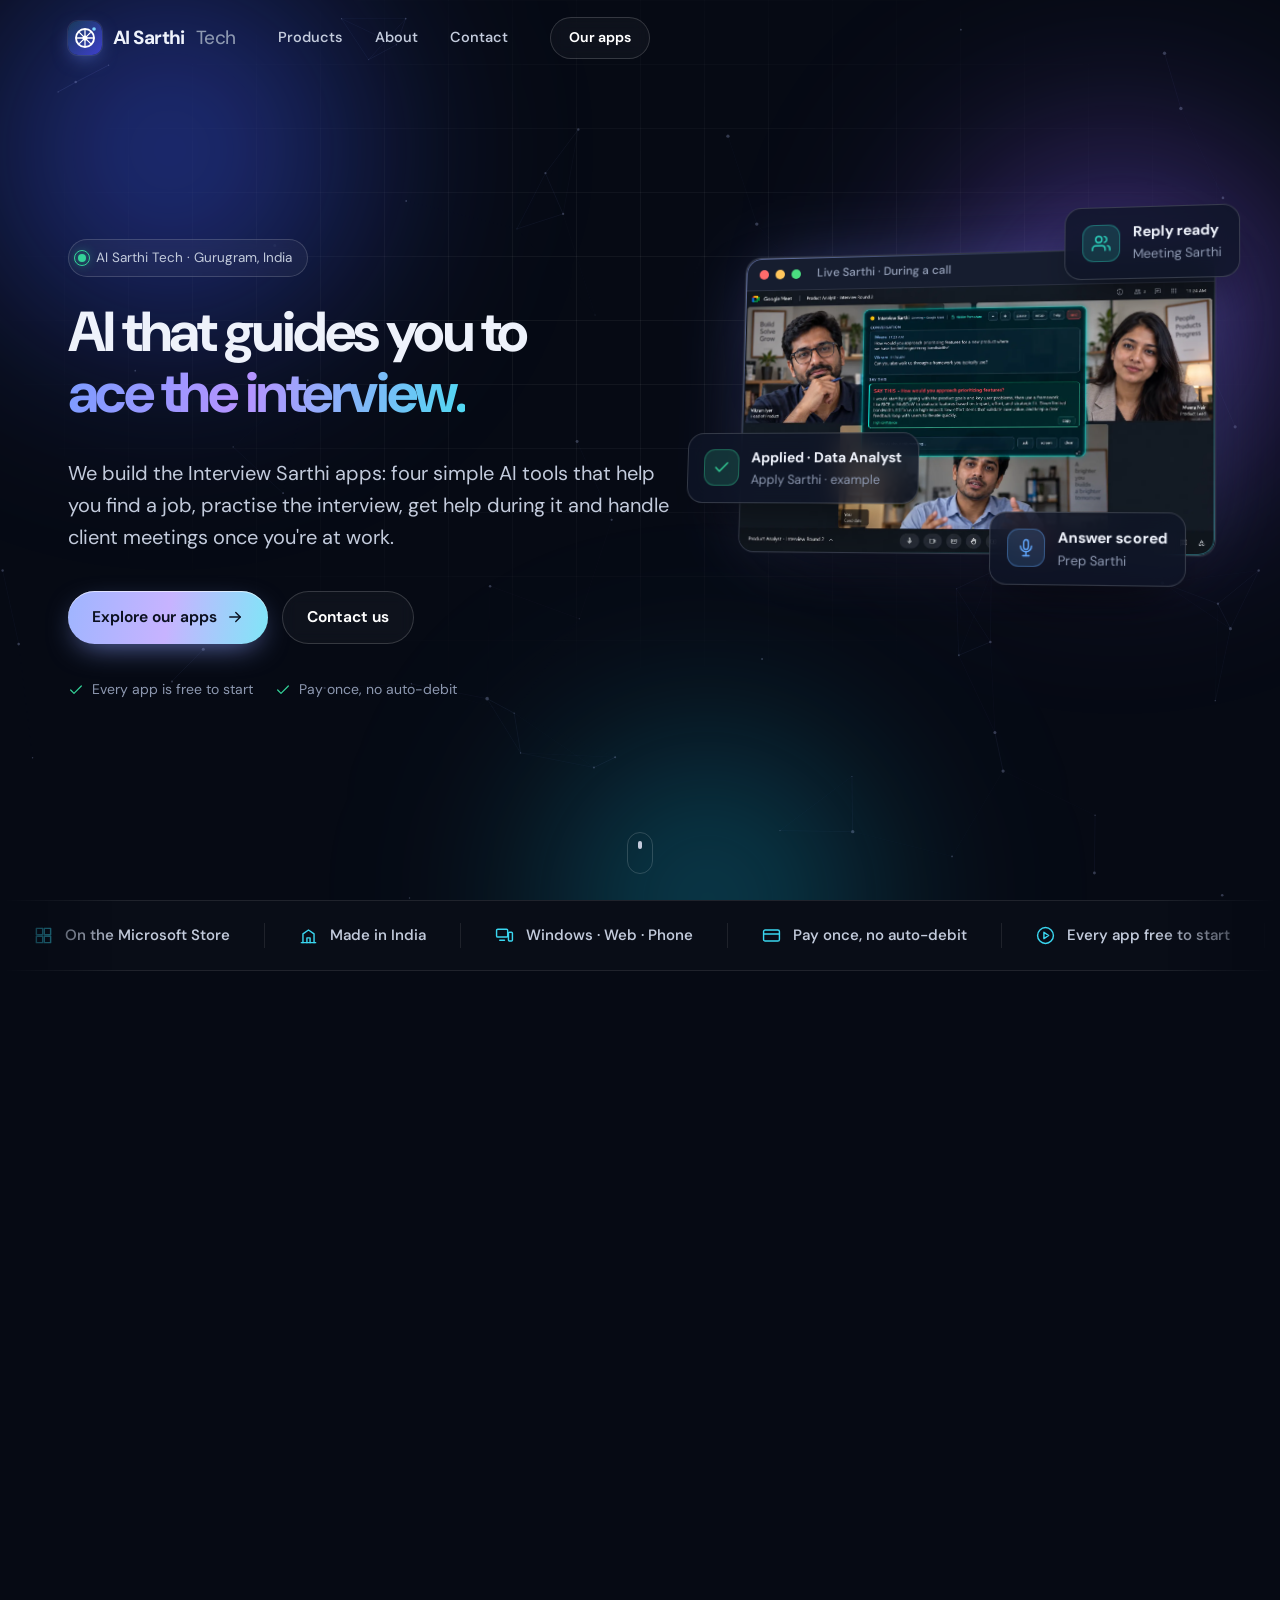
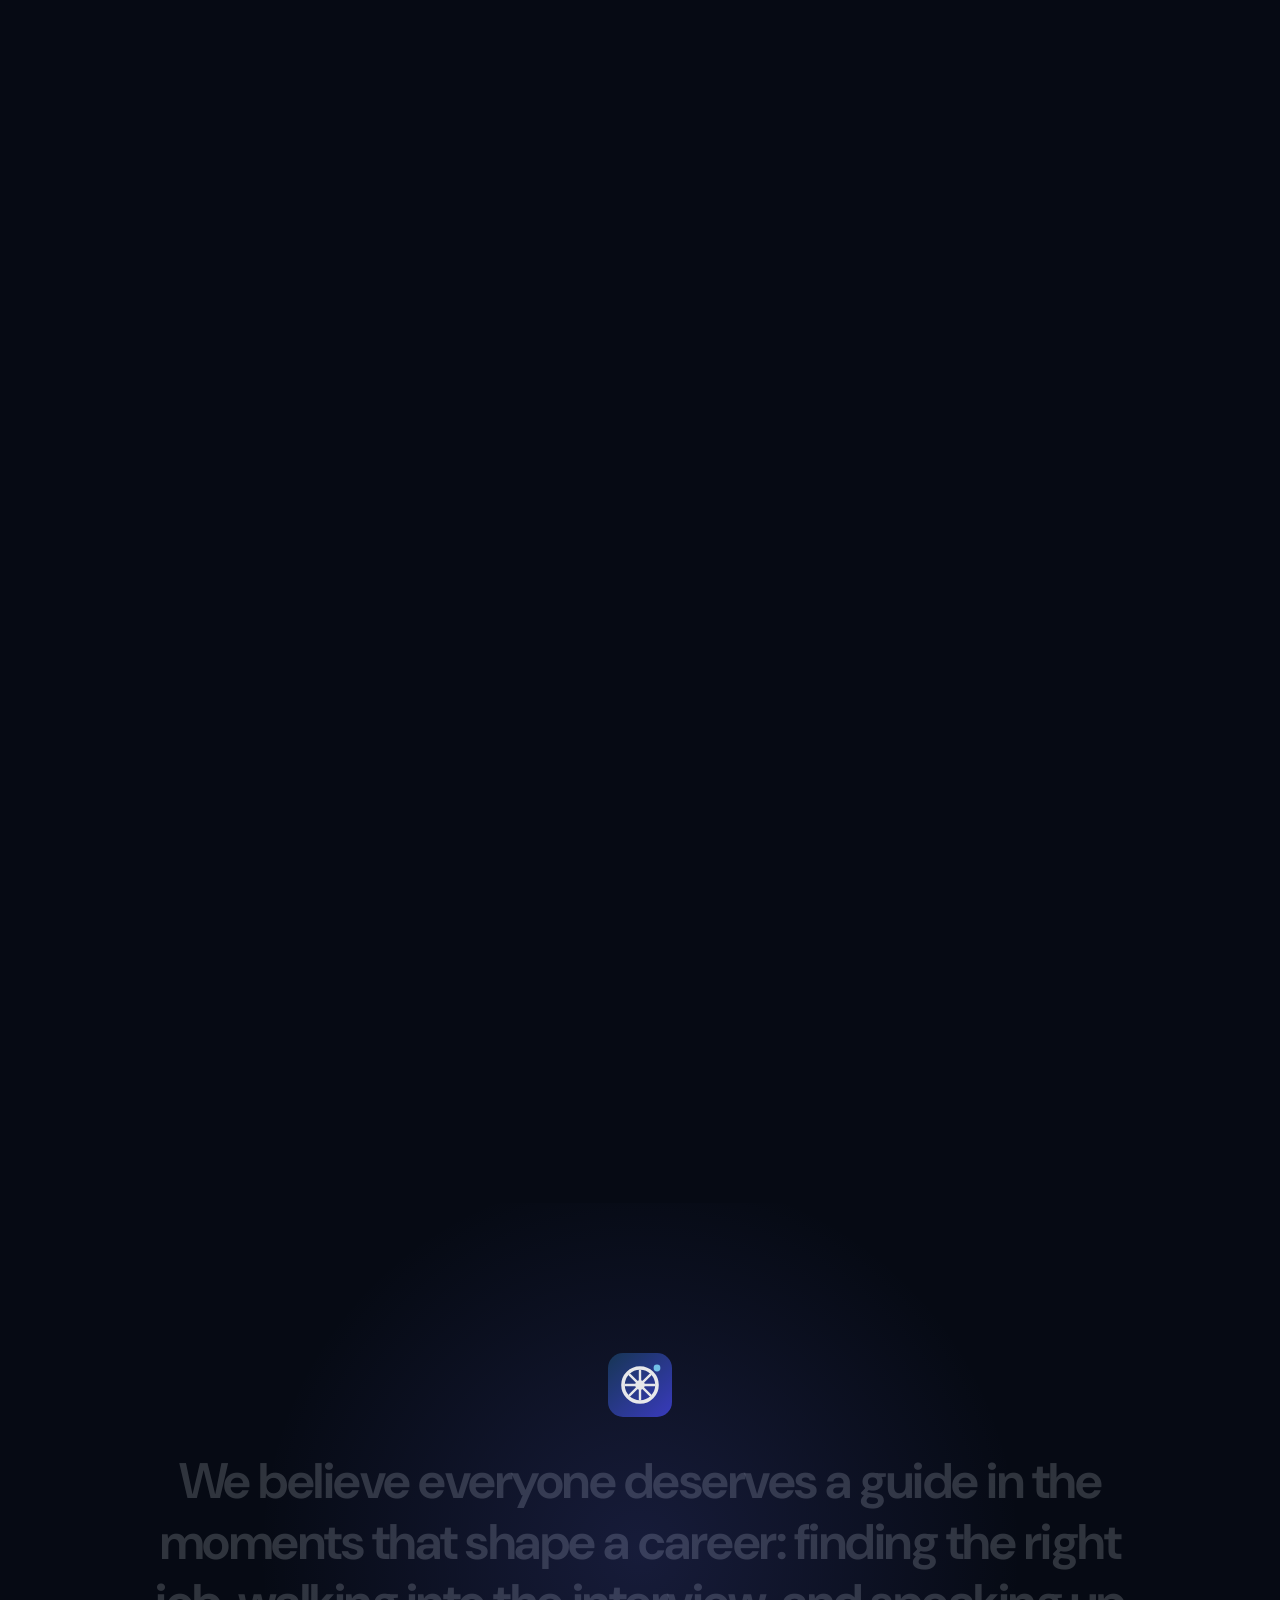
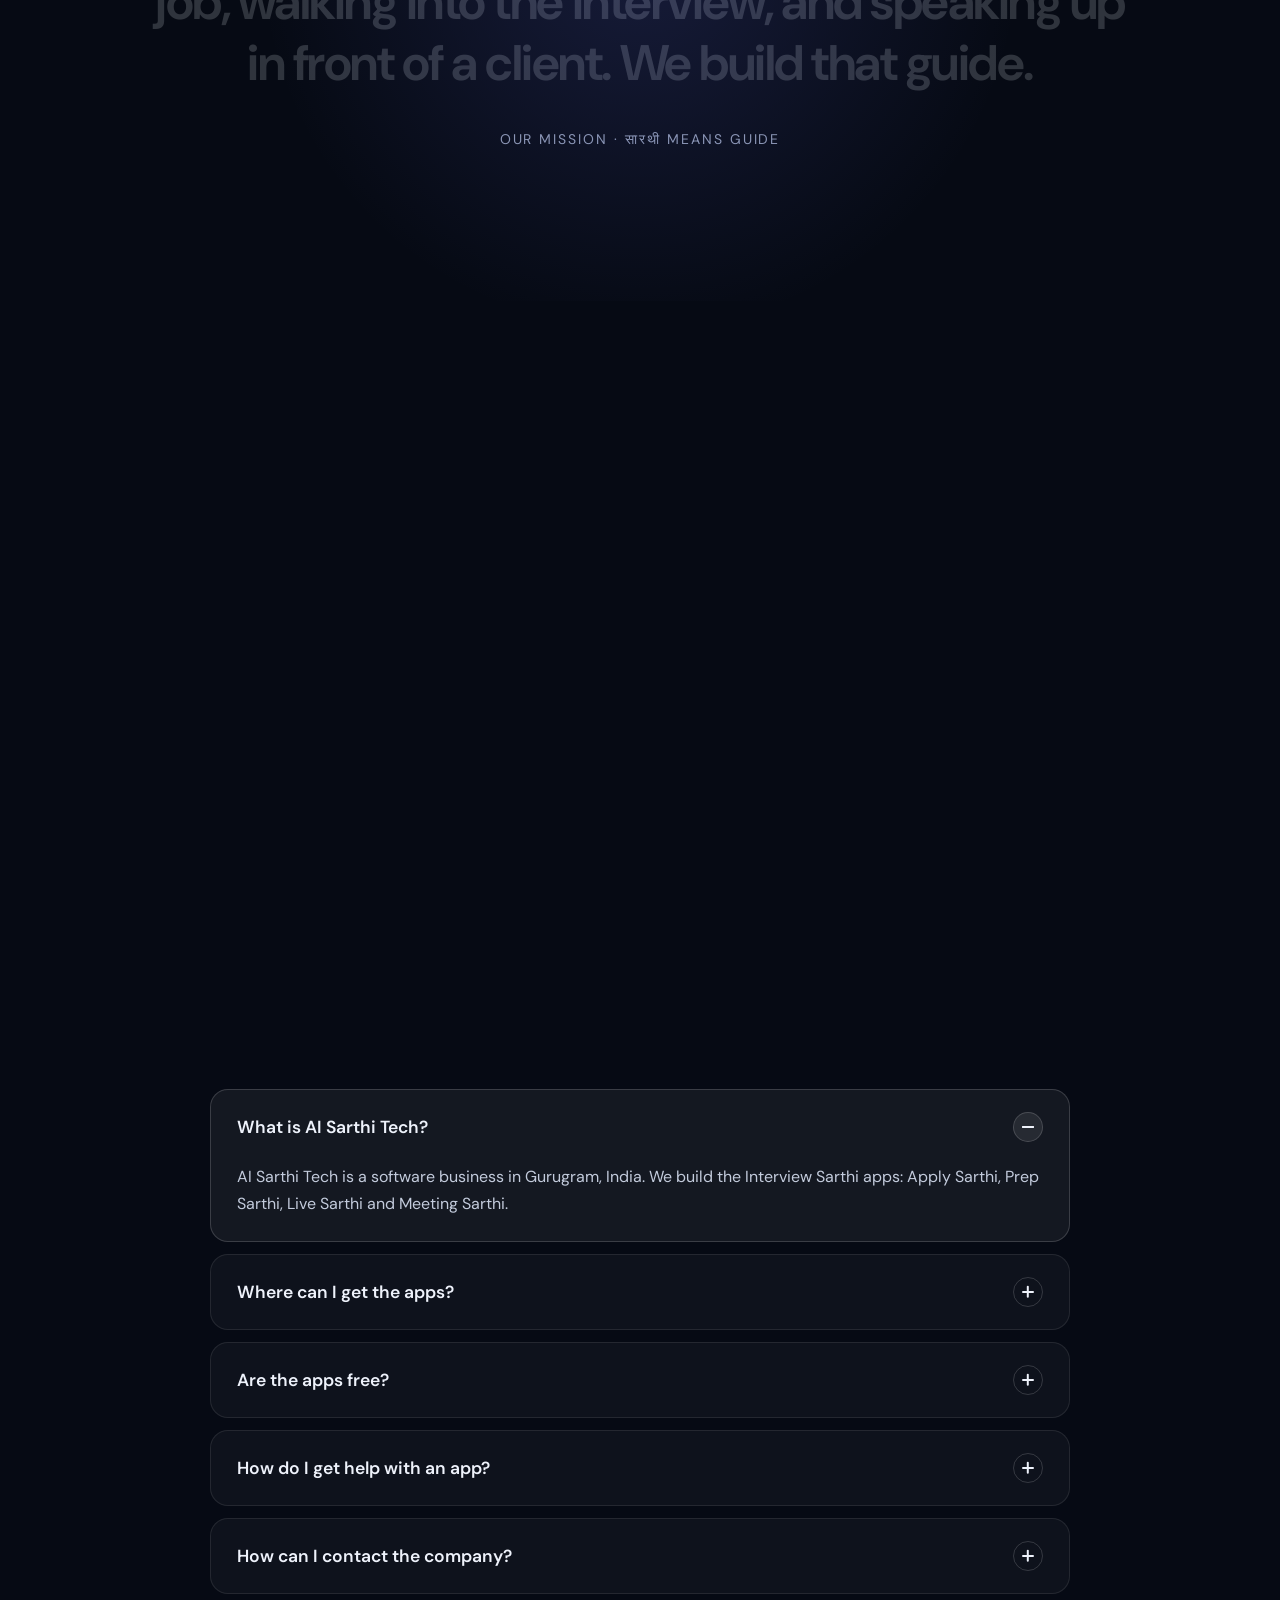
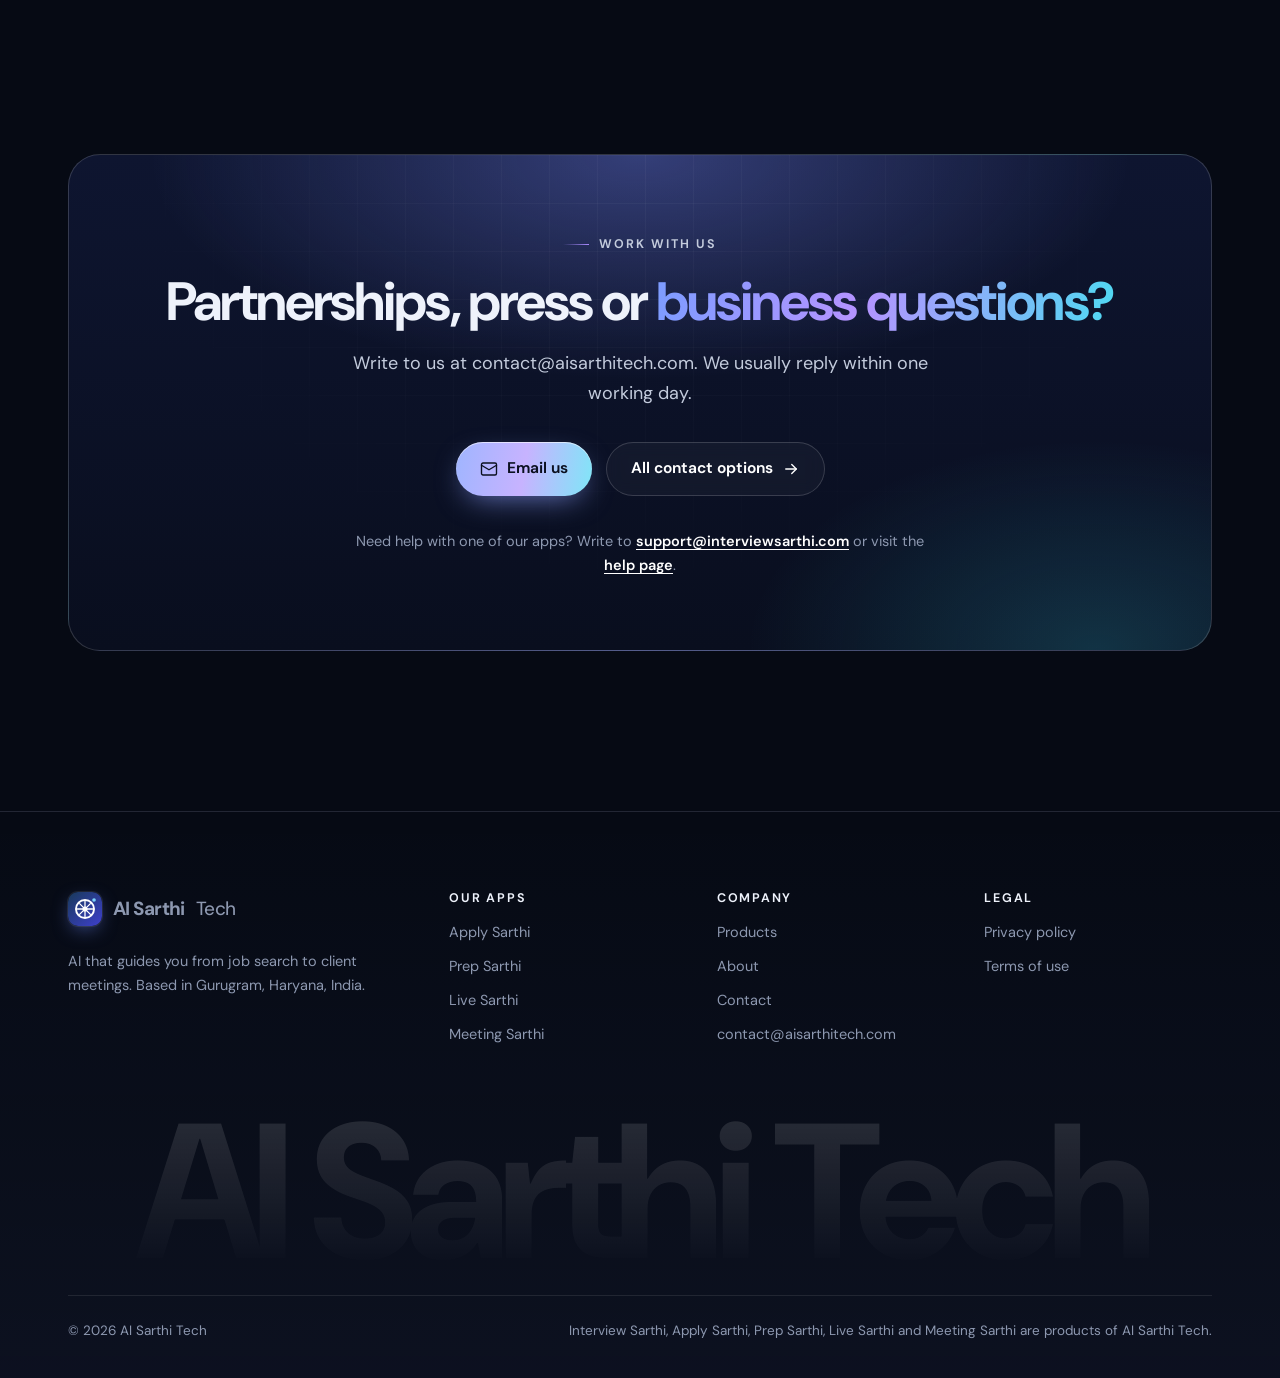
==== commit 78da3c30: "Chat assistant, llms.txt, app list data and IndexNow key Co-Authored-By: Claude Opus 5.5 <noreply@an" ====
--- a/index.html
+++ b/index.html
@@ -24,7 +24,7 @@
 <meta property="og:image:width" content="1200">
 <meta property="og:image:height" content="630">
 <meta name="twitter:card" content="summary_large_image">
-<script type="application/ld+json">{"@context": "https://schema.org", "@type": "Organization", "name": "AI Sarthi Tech", "url": "https://aisarthitech.com/", "logo": "https://aisarthitech.com/assets/icon-512.png", "email": "contact@aisarthitech.com", "foundingDate": "2026", "address": {"@type": "PostalAddress", "addressLocality": "Gurugram", "addressRegion": "Haryana", "addressCountry": "IN"}, "brand": {"@type": "Brand", "name": "Interview Sarthi", "url": "https://interviewsarthi.com/"}}</script>
+<script type="application/ld+json">{"@context": "https://schema.org", "@type": "Organization", "name": "AI Sarthi Tech", "url": "https://aisarthitech.com/", "logo": "https://aisarthitech.com/assets/icon-512.png", "email": "contact@aisarthitech.com", "foundingDate": "2026", "address": {"@type": "PostalAddress", "addressLocality": "Gurugram", "addressRegion": "Haryana", "addressCountry": "IN"}, "brand": {"@type": "Brand", "name": "Interview Sarthi", "url": "https://interviewsarthi.com/"}, "contactPoint": [{"@type": "ContactPoint", "contactType": "customer support", "email": "support@interviewsarthi.com", "url": "https://interviewsarthi.com/help.html"}, {"@type": "ContactPoint", "contactType": "sales", "email": "contact@aisarthitech.com"}]}</script>
 <script type="application/ld+json">{"@context": "https://schema.org", "@type": "FAQPage", "mainEntity": [{"@type": "Question", "name": "What is AI Sarthi Tech?", "acceptedAnswer": {"@type": "Answer", "text": "AI Sarthi Tech is a software business in Gurugram, India. We build the Interview Sarthi apps: Apply Sarthi, Prep Sarthi, Live Sarthi and Meeting Sarthi."}}, {"@type": "Question", "name": "Where can I get the apps?", "acceptedAnswer": {"@type": "Answer", "text": "Every app has its own page on interviewsarthi.com with plans, help and downloads. The Windows apps come from the Microsoft Store; Prep Sarthi runs in your browser."}}, {"@type": "Question", "name": "Are the apps free?", "acceptedAnswer": {"@type": "Answer", "text": "Every app is free to start: a demo interview, free minutes or free applications every week. Paid passes run for a fixed time and never renew by themselves."}}, {"@type": "Question", "name": "How do I get help with an app?", "acceptedAnswer": {"@type": "Answer", "text": "Write to support@interviewsarthi.com or visit the help page. Every message is read and answered, usually within a day."}}, {"@type": "Question", "name": "How can I contact the company?", "acceptedAnswer": {"@type": "Answer", "text": "For partnerships, press and business questions, email contact@aisarthitech.com. We work online and don't have a walk-in office."}}]}</script>
 <link rel="preload" as="image" href="/assets/screens/live.webp">
 </head>
@@ -234,5 +234,6 @@
     </div>
   </div>
 </footer>
+<script src="https://apply.interviewsarthi.com/chat/widget.js" data-site="main" defer></script>
 </body>
 </html>
